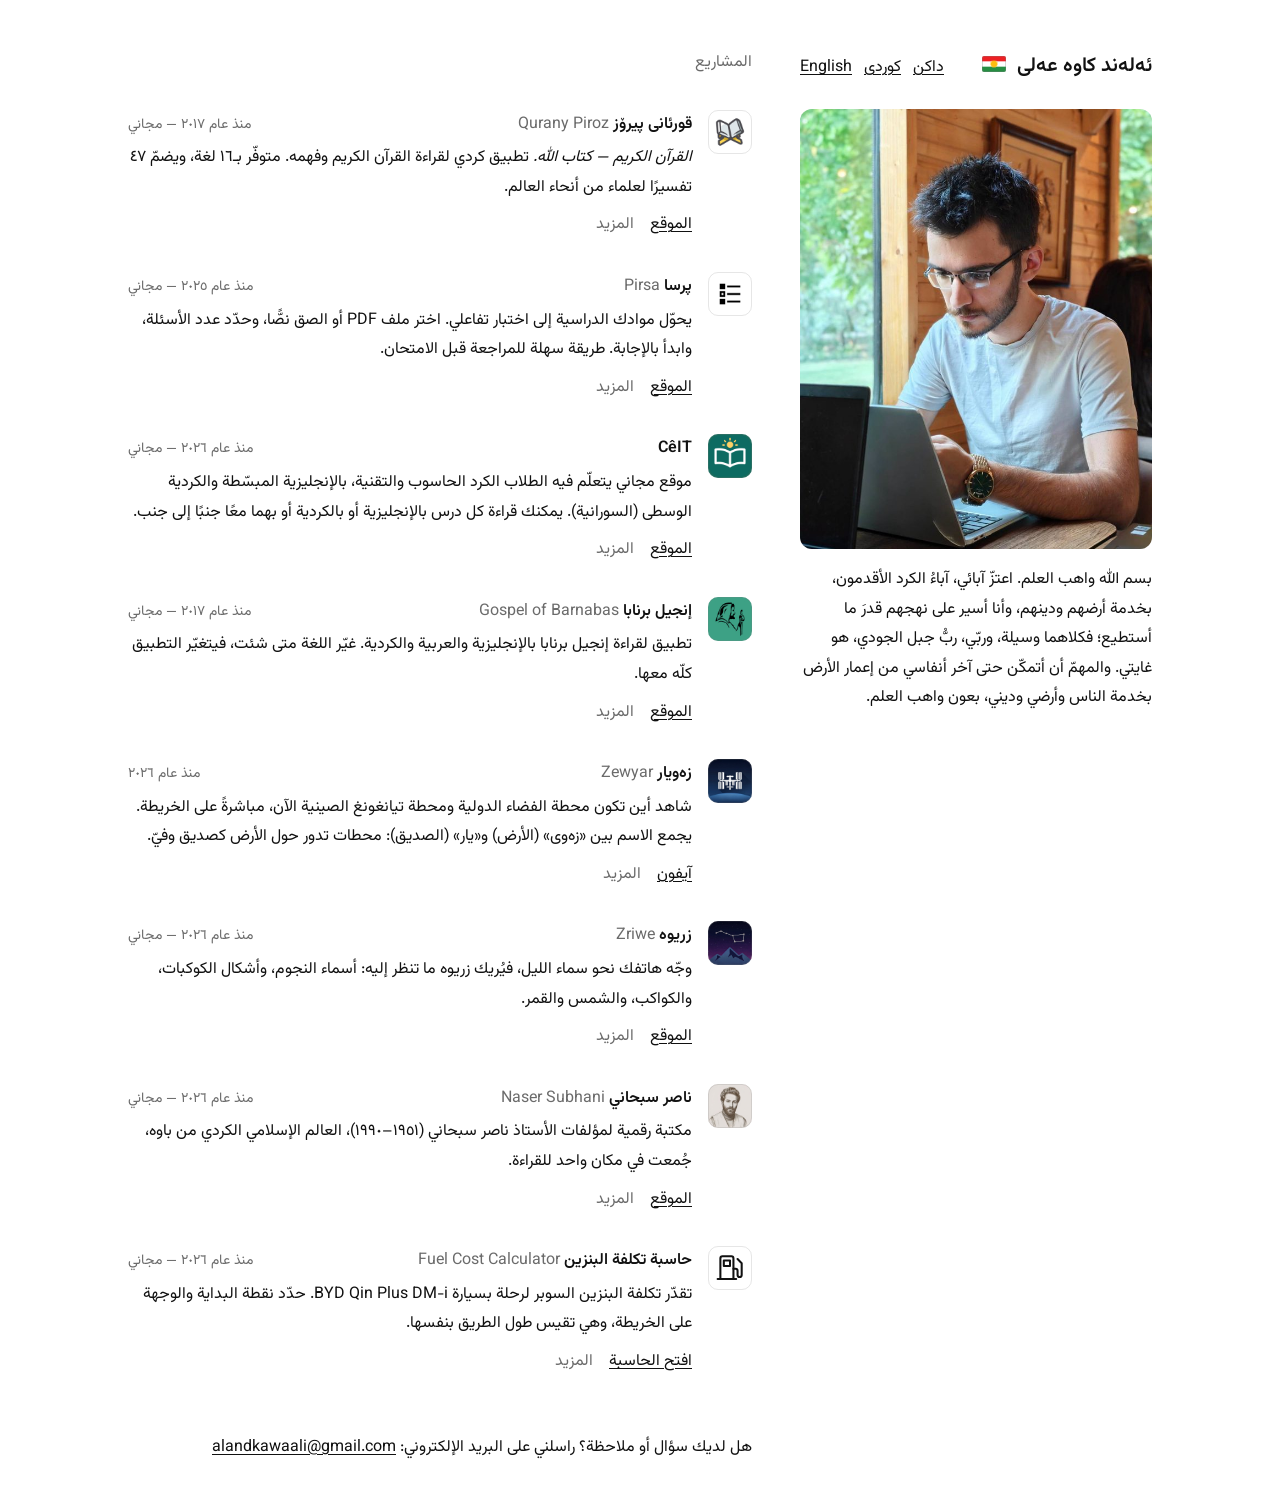
==== ar.html @ 8ee8b019 "Add an Arabic version and translate the new introduction into English The site now has Arabic pages " ====
<!doctype html>
<html lang="ar" dir="rtl">
<head>
  <meta charset="utf-8">
  <meta name="viewport" content="width=device-width, initial-scale=1">
  <title>ئەلەند کاوە عەلی — تطبيقات ومواقع</title>
  <meta name="description" content="تطبيقات ومواقع ئەلەند کاوە عەلی بالكردية والعربية والإنجليزية: قورئانی پیرۆز، پرسا، CêIT، إنجيل برنابا، زەویار، زریوە، ناصر سبحاني وحاسبة تكلفة البنزين.">
  <meta name="author" content="ئەلەند کاوە عەلی">

  <meta property="og:type" content="website">
  <meta property="og:locale" content="ar_IQ">
  <meta property="og:title" content="ئەلەند کاوە عەلی — تطبيقات ومواقع">
  <meta property="og:description" content="تطبيقات تساعد الناس على القراءة والتعلّم والتأمّل في السماء، بالكردية والعربية والإنجليزية.">
  <meta name="twitter:card" content="summary">

  <link rel="alternate" hreflang="ckb" href="./">
  <link rel="alternate" hreflang="en" href="en">
  <link rel="alternate" hreflang="ar" href="ar">
  <link rel="alternate" hreflang="x-default" href="./">

  <meta name="theme-color" content="#ffffff" media="(prefers-color-scheme: light)">
  <meta name="theme-color" content="#111111" media="(prefers-color-scheme: dark)">
  <link rel="icon" href="favicon.svg" type="image/svg+xml">
  <script>try { const t = localStorage.getItem('theme'); if (t === 'light' || t === 'dark') document.documentElement.dataset.theme = t; } catch (e) {}</script>
  <script src="theme.js" defer></script>
  <script src="more.js" defer></script>

  <link rel="preconnect" href="https://fonts.googleapis.com">
  <link rel="preconnect" href="https://fonts.gstatic.com" crossorigin>
  <link href="https://fonts.googleapis.com/css2?family=Vazirmatn:wght@400;600&display=swap" rel="stylesheet">
  <link rel="stylesheet" href="styles.css">
</head>
<body class="home">
  <header class="profile">
    <div class="site-head">
      <h1><span lang="ckb">ئەلەند کاوە عەلی</span> <img class="flag" src="images/kurdistan-flag.svg" alt="علم كردستان" title="كردستان" width="24" height="16"></h1>
      <div class="head-links">
        <button class="theme-toggle link-button" type="button" hidden></button>
        <a href="./" lang="ckb" hreflang="ckb">کوردی</a>
        <a href="en.html" lang="en" hreflang="en">English</a>
      </div>
    </div>
    <div class="about">
      <img class="portrait" src="images/aland-kawa-ali.jpg" alt="ئەلەند کاوە عەلی يعمل على حاسوب محمول" width="640" height="800">
      <p class="intro">
        بسم الله واهب العلم. اعتزّ آبائي، آباءُ الكرد الأقدمون، بخدمة أرضهم ودينهم، وأنا أسير على نهجهم قدرَ ما
        أستطيع؛ فكلاهما وسيلة، وربّي، ربُّ جبل الجودي، هو غايتي. والمهمّ أن أتمكّن حتى آخر أنفاسي من إعمار الأرض
        بخدمة الناس وأرضي وديني، بعون واهب العلم.
      </p>
    </div>
  </header>

  <main>
    <section id="projects">
      <h2 class="section-label">المشاريع</h2>

      <article class="project" id="qurany-piroz">
        <img class="icon" src="images/qurany-piroz.png" alt="" width="44" height="44" loading="lazy">
        <div class="project-body">
          <header class="title">
            <h3><span lang="ckb">قورئانی پیرۆز</span> <span class="native" lang="en" dir="ltr">Qurany Piroz</span></h3>
            <p class="meta">منذ عام ٢٠١٧ — مجاني</p>
          </header>
          <p>
            <em>القرآن الكريم — كتاب الله.</em> تطبيق كردي لقراءة القرآن الكريم وفهمه. متوفّر بـ١٦ لغة، ويضمّ ٤٧
            تفسيرًا لعلماء من أنحاء العالم.
          </p>
          <p class="links">
            <a href="https://www.qurany-piroz.com" target="_blank" rel="noopener">الموقع</a>
          </p>
          <details>
            <summary><span class="more">المزيد</span><span class="less">أقل</span></summary>
            <ul>
              <li>اقرأ القرآن كاملًا في أي مكان، حتى من دون اتصال بالإنترنت.</li>
              <li>اختبر معلوماتك بمسابقة قرآنية، أو تنافس فيها مباشرةً مع أصدقائك.</li>
              <li>أرسل أي آية إلى صديقك كرابط يفتحها مباشرةً داخل التطبيق.</li>
            </ul>
          </details>
        </div>
      </article>

      <article class="project" id="pirsa">
        <img class="icon" src="images/pirsa.png" alt="" width="44" height="44" loading="lazy">
        <div class="project-body">
          <header class="title">
            <h3><span lang="ckb">پرسا</span> <span class="native" lang="en" dir="ltr">Pirsa</span></h3>
            <p class="meta">منذ عام ٢٠٢٥ — مجاني</p>
          </header>
          <p>
            يحوّل موادك الدراسية إلى اختبار تفاعلي. اختر ملف PDF أو الصق نصًّا، وحدّد عدد الأسئلة، وابدأ بالإجابة.
            طريقة سهلة للمراجعة قبل الامتحان.
          </p>
          <p class="links">
            <a href="https://pirsa.web.app" target="_blank" rel="noopener">الموقع</a>
          </p>
          <details>
            <summary><span class="more">المزيد</span><span class="less">أقل</span></summary>
            <ul>
              <li>ستة أنواع من الأسئلة: اختيار من متعدد، وصح أو خطأ، وأسئلة مفتوحة، وترتيب، وملء الفراغات، والمطابقة.</li>
              <li>يقرأ النصوص الكردية والعربية والإنجليزية، حتى الصفحات المصوّرة أو الممسوحة ضوئيًّا، ويكتب الأسئلة بلغة المادة نفسها.</li>
              <li>«<span lang="ckb">پرسا</span>» في اللهجة الأردلانية الكردية تعني «من يطلب العلم».</li>
            </ul>
          </details>
        </div>
      </article>

      <article class="project" id="ceit">
        <img class="icon icon-ceit" src="images/ceit.png" alt="" width="44" height="44" loading="lazy">
        <div class="project-body">
          <header class="title">
            <h3>CêIT</h3>
            <p class="meta">منذ عام ٢٠٢٦ — مجاني</p>
          </header>
          <p>
            موقع مجاني يتعلّم فيه الطلاب الكرد الحاسوب والتقنية، بالإنجليزية المبسّطة والكردية الوسطى (السورانية).
            يمكنك قراءة كل درس بالإنجليزية أو بالكردية أو بهما معًا جنبًا إلى جنب.
          </p>
          <p class="links">
            <a href="https://ceit.vercel.app" target="_blank" rel="noopener">الموقع</a>
          </p>
          <details>
            <summary><span class="more">المزيد</span><span class="less">أقل</span></summary>
            <ul>
              <li>«<span lang="ckb">جێ</span>» بالكردية تعني «مكان»: مكان لتعلّم تقنية المعلومات (IT).</li>
              <li>انقر على أي مصطلح تقني لترى معناه بالكردية والإنجليزية مع مثال.</li>
              <li>تعلّم بالتطبيق العملي: ابنِ شبكة حاسوب، وبرمج روبوتًا، وشاهد كيف يجمع الحاسوب ٢ + ٢، كل ذلك داخل الصفحة.</li>
              <li>دروس قصيرة مع أسئلة سريعة لتختبر نفسك، ومقاطع فيديو مختارة.</li>
              <li>يعمل من دون إنترنت بعد فتحه أول مرة. بلا تسجيل وبلا إعلانات.</li>
            </ul>
          </details>
        </div>
      </article>

      <article class="project" id="gospel-of-barnabas">
        <img class="icon" src="images/gospel-of-barnabas.jpg" alt="" width="44" height="44" loading="lazy">
        <div class="project-body">
          <header class="title">
            <h3>إنجيل برنابا <span class="native" lang="en" dir="ltr">Gospel of Barnabas</span></h3>
            <p class="meta">منذ عام ٢٠١٧ — مجاني</p>
          </header>
          <p>
            تطبيق لقراءة إنجيل برنابا بالإنجليزية والعربية والكردية. غيّر اللغة متى شئت، فيتغيّر التطبيق كلّه معها.
          </p>
          <p class="links">
            <a href="https://gospel-of-barnabas.web.app" target="_blank" rel="noopener">الموقع</a>
          </p>
          <details>
            <summary><span class="more">المزيد</span><span class="less">أقل</span></summary>
            <ul>
              <li>الفصول الـ٢٢٢ كلها، مع مقدمة برنابا، وتعليق إسلامي على ٤٤ فصلًا، وخمس مقالات عن الكتاب.</li>
              <li>ترجمة كردية جديدة وكاملة.</li>
              <li>كبّر النص أو صغّره، وابحث، واحفظ فصولك المفضّلة وشاركها.</li>
              <li>يعمل من دون إنترنت. بلا تسجيل وبلا إعلانات.</li>
            </ul>
          </details>
        </div>
      </article>

      <article class="project" id="zewyar">
        <img class="icon" src="images/zewyar.jpg" alt="" width="44" height="44" loading="lazy">
        <div class="project-body">
          <header class="title">
            <h3><span lang="ckb">زەویار</span> <span class="native" lang="en" dir="ltr">Zewyar</span></h3>
            <p class="meta">منذ عام ٢٠٢٦</p>
          </header>
          <p>
            شاهد أين تكون محطة الفضاء الدولية ومحطة تيانغونغ الصينية الآن، مباشرةً على الخريطة. يجمع الاسم بين
            «<span lang="ckb">زەوی</span>» (الأرض) و«<span lang="ckb">یار</span>» (الصديق): محطات تدور حول الأرض كصديق وفيّ.
          </p>
          <p class="links">
            <a href="https://apps.apple.com/app/id6794162104" target="_blank" rel="noopener">آيفون</a>
          </p>
          <details>
            <summary><span class="more">المزيد</span><span class="less">أقل</span></summary>
            <ul>
              <li>تابع حركة المحطات على الخريطة، واعرف سرعتها وارتفاعها، وأين يكون النهار والليل على الأرض.</li>
              <li>يذكّرك قبل أن تمرّ محطة فوق مدينتك، لتخرج وتراها بعينيك.</li>
              <li>تعرّف على روّاد الفضاء المسلمين، وكيف يحدّدون القبلة وأوقات الصلاة في الفضاء.</li>
              <li>بالكردية بالكامل.</li>
            </ul>
          </details>
        </div>
      </article>

      <article class="project" id="zriwe">
        <img class="icon" src="images/zriwe.jpg" alt="" width="44" height="44" loading="lazy">
        <div class="project-body">
          <header class="title">
            <h3><span lang="ckb">زریوە</span> <span class="native" lang="en" dir="ltr">Zriwe</span></h3>
            <p class="meta">منذ عام ٢٠٢٦ — مجاني</p>
          </header>
          <p>
            وجّه هاتفك نحو سماء الليل، فيُريك <span lang="ckb">زریوە</span> ما تنظر إليه: أسماء النجوم، وأشكال الكوكبات،
            والكواكب، والشمس والقمر.
          </p>
          <p class="links">
            <a href="https://zriwe-asman.web.app" target="_blank" rel="noopener">الموقع</a>
          </p>
          <details>
            <summary><span class="more">المزيد</span><span class="less">أقل</span></summary>
            <ul>
              <li>أكثر من ٣٬٠٠٠ نجم ونحو ١٠٠ كوكبة، إضافةً إلى المجرّات والعناقيد النجمية.</li>
              <li>شاهد المسار الذي ستسلكه الشمس والقمر في السماء اليوم.</li>
              <li>وجّه هاتفك وانظر فحسب: تدور الخريطة مع حركة هاتفك.</li>
            </ul>
          </details>
        </div>
      </article>

      <article class="project" id="naser-subhani">
        <img class="icon" src="images/naser-subhani.jpg" alt="" width="44" height="44" loading="lazy">
        <div class="project-body">
          <header class="title">
            <h3>ناصر سبحاني <span class="native" lang="en" dir="ltr">Naser Subhani</span></h3>
            <p class="meta">منذ عام ٢٠٢٦ — مجاني</p>
          </header>
          <p>
            مكتبة رقمية لمؤلفات الأستاذ ناصر سبحاني (١٩٥١–١٩٩٠)، العالم الإسلامي الكردي من باوه، جُمعت في مكان واحد
            للقراءة.
          </p>
          <p class="links">
            <a href="https://nasir-subhani.web.app" target="_blank" rel="noopener">الموقع</a>
          </p>
          <details>
            <summary><span class="more">المزيد</span><span class="less">أقل</span></summary>
            <ul>
              <li>تصفّح كتبه فصلًا فصلًا، مع الحواشي والملاحظات، واحفظ المقاطع التي تعجبك لوقت لاحق.</li>
              <li>مصحف كامل يمكنك البحث فيه، مرتّب حسب السور.</li>
              <li>غيّر حجم النص والمسافة بين الأسطر لتقرأ براحة.</li>
              <li>يعمل من دون إنترنت، ويحدّث نفسه عند إضافة مؤلفات جديدة.</li>
            </ul>
          </details>
        </div>
      </article>

      <article class="project" id="fuel-cost-calculator">
        <img class="icon" src="images/fuel-cost.svg" alt="" width="44" height="44" loading="lazy">
        <div class="project-body">
          <header class="title">
            <h3>حاسبة تكلفة البنزين <span class="native" lang="en" dir="ltr">Fuel Cost Calculator</span></h3>
            <p class="meta">منذ عام ٢٠٢٦ — مجاني</p>
          </header>
          <p>
            تقدّر تكلفة البنزين السوبر لرحلة بسيارة <span lang="en" dir="ltr">BYD Qin Plus DM-i</span>. حدّد نقطة البداية
            والوجهة على الخريطة، وهي تقيس طول الطريق بنفسها.
          </p>
          <p class="links">
            <a href="fuel-ar.html">افتح الحاسبة</a>
          </p>
          <details>
            <summary><span class="more">المزيد</span><span class="less">أقل</span></summary>
            <ul>
              <li>غيّر استهلاك البنزين لترى كم تكلّفك القيادة الأسرع أو الأشدّ.</li>
              <li>أدخل الاستهلاك باللتر لكل ١٠٠ كيلومتر أو بالكيلومتر لكل لتر، رقمًا دقيقًا أو نطاقًا بين رقمين لتقدير تقريبي.</li>
              <li>يبدأ من قياس حقيقي: ٥.٢٦ لتر لمسافة ٢٢٧ كيلومترًا، بـ١٠٬٠٠٠ دينار.</li>
              <li>يحسب البنزين فقط، ولا يشمل تكلفة الكهرباء.</li>
            </ul>
          </details>
        </div>
      </article>
    </section>
  </main>

  <footer class="contact" id="contact">
    <p>هل لديك سؤال أو ملاحظة؟ راسلني على البريد الإلكتروني: <a href="mailto:alandkawaali@gmail.com" lang="en" dir="ltr">alandkawaali@gmail.com</a></p>
  </footer>
</body>
</html>
---- styles.css ----
:root {
  color-scheme: light dark;
  --bg: #fff;
  --ink: #111;
  --muted: #6b6b6b;
  --line: #e4e4e4;
  --page-top: 32px;
  --page-bottom: 56px;
}

/* Dark follows the system setting, unless the visitor picked a theme with the header button
   (theme.js sets data-theme on <html>). */
@media (prefers-color-scheme: dark) {
  :root:not([data-theme="light"]) {
    --bg: #111;
    --ink: #eaeaea;
    --muted: #9a9a9a;
    --line: #2c2c2c;
  }
}
:root[data-theme="dark"] {
  color-scheme: dark;
  --bg: #111;
  --ink: #eaeaea;
  --muted: #9a9a9a;
  --line: #2c2c2c;
}
:root[data-theme="light"] { color-scheme: light; }

*, *::before, *::after { box-sizing: border-box; }

/* Phones first: one column. Tablet and desktop layouts are at the end of this file. */
body {
  max-width: 640px;
  margin: 0 auto;
  padding: var(--page-top) 20px var(--page-bottom);
  background: var(--bg);
  color: var(--ink);
  font: 16px/1.6 -apple-system, BlinkMacSystemFont, "Segoe UI", Roboto, Helvetica, Arial, sans-serif;
  -webkit-text-size-adjust: 100%;
}

/* Arabic-script letters join and need taller lines. */
html[dir="rtl"] body {
  font-family: Vazirmatn, Tahoma, sans-serif;
  line-height: 1.85;
}

a {
  color: inherit;
  text-decoration-thickness: 1px;
  text-underline-offset: 3px;
}
a:hover { color: var(--muted); }

h1, h2, h3, p { margin: 0; }
h1 { font-size: 1.25rem; font-weight: 600; }

.site-head,
.head-links {
  display: flex;
  justify-content: space-between;
  align-items: baseline;
  gap: 16px;
}

/* The name (and the flag beside it) stays on one line; on the narrowest phones the
   buttons on the other side move under it instead. */
.site-head { flex-wrap: wrap; row-gap: 8px; }
.site-head > :first-child { white-space: nowrap; }

/* Home page */

/* The Kurdistan flag beside the name. The outline keeps its white band visible on a white page. */
.flag {
  width: 24px;
  height: 16px;
  margin-inline-start: 6px;
  vertical-align: -1px;
  border-radius: 2px;
  outline: 1px solid rgb(128 128 128 / 0.3);
  outline-offset: -1px;
}

.about { margin-top: 24px; }

.portrait {
  display: block;
  width: 200px;
  max-width: 100%;
  height: auto;
  border-radius: 12px;
  background: var(--line);
}

.intro { margin-top: 16px; }

.section-label {
  margin-top: 48px;
  color: var(--muted);
  font-size: 1em;
  font-weight: 400;
}

.project {
  display: grid;
  grid-template-columns: 44px minmax(0, 1fr);
  gap: 16px;
  margin-top: 32px;
  scroll-margin-top: 16px;
}

.project-body { display: flow-root; }

.icon {
  width: 44px;
  height: 44px;
  border-radius: 10px;
  object-fit: cover;
  outline: 1px solid rgb(128 128 128 / 0.2);
  outline-offset: -1px;
}

/* CêIT's icon has a transparent margin; its own green fills the corners. */
.icon-ceit { background: #156c5e; }

.title {
  display: flex;
  flex-wrap: wrap;
  justify-content: space-between;
  align-items: baseline;
  column-gap: 16px;
}

.title h3 { font-size: 1em; font-weight: 600; }

.native {
  margin-inline-start: 6px;
  color: var(--muted);
  font-weight: 400;
  unicode-bidi: isolate;
}

.meta {
  color: var(--muted);
  font-size: 0.875em;
}

.project-body > p:not(.links) { margin-top: 4px; }

/* The links float so that "More" sits on the same line and its list opens below. */
.links {
  float: inline-start;
  margin-top: 8px;
  margin-inline-end: 16px;
}
.links a { margin-inline-end: 12px; }
.links a:last-child { margin-inline-end: 0; }

details { margin-top: 8px; }

summary {
  display: inline-block;
  color: var(--muted);
  cursor: pointer;
  list-style: none;
}
summary::-webkit-details-marker { display: none; }
summary:hover { color: var(--ink); }

details .less,
details[open] .more { display: none; }
details[open] .less { display: inline; }

/* While more.js folds a list closed, the label already reads "More". */
details[open].closing .more { display: inline; }
details[open].closing .less { display: none; }

details ul {
  clear: both;
  margin: 8px 0 0;
  padding-inline-start: 1.1em;
  color: var(--muted);
  font-size: 0.9375em;
}
details li + li { margin-top: 4px; }

.contact { margin-top: 56px; }

/* Fuel cost calculator */

.calc { margin-top: 32px; }

.lead {
  margin-top: 4px;
  color: var(--muted);
}

/* Tall enough to pick a route, short enough to leave room to scroll past it on a phone. */
.map {
  height: 300px;
  height: clamp(240px, 45svh, 340px);
  margin-top: 24px;
  background: var(--line);
}

.map-status {
  display: flex;
  justify-content: space-between;
  align-items: baseline;
  gap: 16px;
  margin-top: 8px;
  color: var(--muted);
  font-size: 0.9375em;
}

.link-button {
  flex: none;
  padding: 0;
  border: 0;
  background: none;
  color: var(--ink);
  font: inherit;
  text-decoration: underline;
  text-decoration-thickness: 1px;
  text-underline-offset: 3px;
  cursor: pointer;
}
.link-button:hover { color: var(--muted); }

.field { margin-top: 24px; }

.field-row {
  display: flex;
  justify-content: space-between;
  align-items: baseline;
  gap: 16px;
}

.field-row > span { white-space: nowrap; }
.unit { color: var(--muted); }

input[type="number"] {
  width: 5em;
  padding: 0 0 2px;
  border: 0;
  border-bottom: 1px solid var(--muted);
  border-radius: 0;
  background: transparent;
  color: inherit;
  font: inherit;
  text-align: end;
  -moz-appearance: textfield;
  appearance: textfield;
}
input[type="number"]::-webkit-inner-spin-button,
input[type="number"]::-webkit-outer-spin-button { -webkit-appearance: none; }
input[type="number"]:focus {
  border-bottom-color: var(--ink);
  outline: none;
}
html[dir="rtl"] input[type="number"] { text-align: left; }

input[type="range"] {
  display: block;
  width: 100%;
  margin: 8px 0;
  accent-color: var(--ink);
  cursor: pointer;
}

.hint {
  color: var(--muted);
  font-size: 0.875em;
}

/* The unit and exact/range radio buttons above the consumption slider. */
.choice {
  display: flex;
  flex-wrap: wrap;
  gap: 4px 20px;
  margin-top: 8px;
  font-size: 0.875em;
}
.choice label {
  display: inline-flex;
  align-items: center;
  gap: 6px;
  cursor: pointer;
}
.choice input {
  margin: 0;
  accent-color: var(--ink);
  cursor: pointer;
}

.consumption-range .field-row { margin-top: 12px; }

.result {
  margin: 32px 0 0;
  padding-top: 16px;
  border-top: 1px solid var(--line);
}
/* A range makes the figures longer; when one no longer fits beside its label, it moves
   onto its own line instead of breaking in the middle. */
.result div {
  display: flex;
  flex-wrap: wrap;
  justify-content: space-between;
  align-items: baseline;
  gap: 0 16px;
}
.result dt { color: var(--muted); }
.result dd {
  margin: 0;
  margin-inline-start: auto;
  white-space: nowrap;
}
.result .total { margin-bottom: 8px; }
.result .total dt { color: inherit; }
.result .total dd { font-size: 1.5em; font-weight: 600; }

.note {
  margin-top: 24px;
  color: var(--muted);
  font-size: 0.875em;
}

/* Map details, in the same plain look as the page */

.map.leaflet-container { font: inherit; font-size: 12px; }

/* Grey tiles. Leaflet's own "plus-lighter" blending turns tile edges into white lines once a
   filter is applied, so tiles blend normally and overlap by a pixel to hide any hairline gaps. */
.map.leaflet-container img.leaflet-tile {
  width: 257px !important;
  height: 257px !important;
  mix-blend-mode: normal;
  filter: grayscale(1) contrast(0.9) brightness(1.05);
}
@media (prefers-color-scheme: dark) {
  :root:not([data-theme="light"]) .map.leaflet-container img.leaflet-tile {
    filter: grayscale(1) invert(1) brightness(0.8) contrast(0.9);
  }
}
:root[data-theme="dark"] .map.leaflet-container img.leaflet-tile {
  filter: grayscale(1) invert(1) brightness(0.8) contrast(0.9);
}

.map .leaflet-control-zoom.leaflet-bar {
  border: 1px solid var(--line);
  border-radius: 0;
  box-shadow: none;
}
.map .leaflet-bar a,
.map .leaflet-bar a:hover,
.map .leaflet-bar a.leaflet-disabled {
  border-bottom-color: var(--line);
  border-radius: 0 !important;
  background: var(--bg);
  color: var(--ink);
}
.map .leaflet-bar a.leaflet-disabled { color: var(--muted); }

.map .leaflet-control-attribution {
  background: var(--bg);
  color: var(--muted);
  font-size: 10px;
}
.map .leaflet-control-attribution a { color: inherit; }

.route {
  stroke: var(--ink);
  stroke-width: 3;
  stroke-linecap: round;
  stroke-linejoin: round;
  fill: none;
}

.pin {
  display: grid;
  place-items: center;
}
.pin::after {
  content: "";
  width: 16px;
  height: 16px;
  border: 2px solid var(--bg);
  border-radius: 50%;
  background: var(--ink);
  outline: 1px solid var(--ink);
}
.pin-end::after {
  border: 5px solid var(--ink);
  background: var(--bg);
  outline: 1px solid var(--bg);
}

/* Touch screens: larger tap areas for the small text links and the slider, without moving anything. */

@media (pointer: coarse) {
  .site-head a,
  .links a,
  summary,
  .link-button {
    padding-block: 10px;
    margin-block: -10px;
  }
  input[type="range"] { height: 32px; }
  .choice label { min-height: 36px; }
}

/* Tablets: the same single column, with more room around it */

@media (min-width: 600px) {
  :root { --page-top: 56px; --page-bottom: 72px; }
  body {
    max-width: 680px;
    padding-inline: 40px;
  }
}

/* Desktop: two columns */

@media (min-width: 960px) {
  :root { --page-top: 48px; --page-bottom: 48px; }
  body {
    max-width: 1120px;
    padding-inline: 48px;
  }

  /* Home: the name, photo and introduction form a column that stays put while the projects
     scroll beside it. The column is wide so the introduction stays short and the theme and two
     language links fit on the name's row; on shorter windows the photo gives up a little
     height, but never gets wider than 4:3, so it never turns into a strip. */
  .home {
    display: grid;
    grid-template-columns: 352px minmax(0, 624px);
    grid-template-rows: auto 1fr;
    justify-content: space-between;
    align-items: start;
    column-gap: 48px;
  }
  .home .head-links { column-gap: 12px; }
  .profile {
    grid-row: 1 / span 2;
    position: sticky;
    top: var(--page-top);
    display: flex;
    flex-direction: column;
    max-height: calc(100vh - var(--page-top) - var(--page-bottom));
  }
  .about {
    display: flex;
    flex-direction: column;
    min-height: 0;
  }
  .portrait {
    width: 100%;
    min-height: 264px;
    object-fit: cover;
    object-position: 50% 30%;
  }
  .home main,
  .home .contact { grid-column: 2; }
  .home .section-label { margin-top: 0; }

  /* Calculator: the inputs and result on one side, the map filling the other. */
  .calc {
    display: grid;
    grid-template-columns: 340px minmax(0, 1fr);
    grid-template-rows: auto 1fr;
    grid-template-areas:
      "intro map"
      "form  map";
    column-gap: 56px;
    margin-top: 40px;
  }
  .calc-intro { grid-area: intro; }
  .calc-form { grid-area: form; }
  .calc-map {
    grid-area: map;
    display: flex;
    flex-direction: column;
  }
  .calc-map .map {
    flex: 1;
    height: auto;
    min-height: 480px;
    margin-top: 0;
  }
}

/* Windows too short for the photo at its smallest (4:3) plus the whole introduction: the column
   scrolls with the page rather than cutting off the end of the introduction. 630px fits the
   longest introduction (the English one) with a little room to spare; if an introduction grows,
   raise this. */
@media (min-width: 960px) and (max-height: 629px) {
  .profile {
    position: static;
    max-height: none;
  }
}
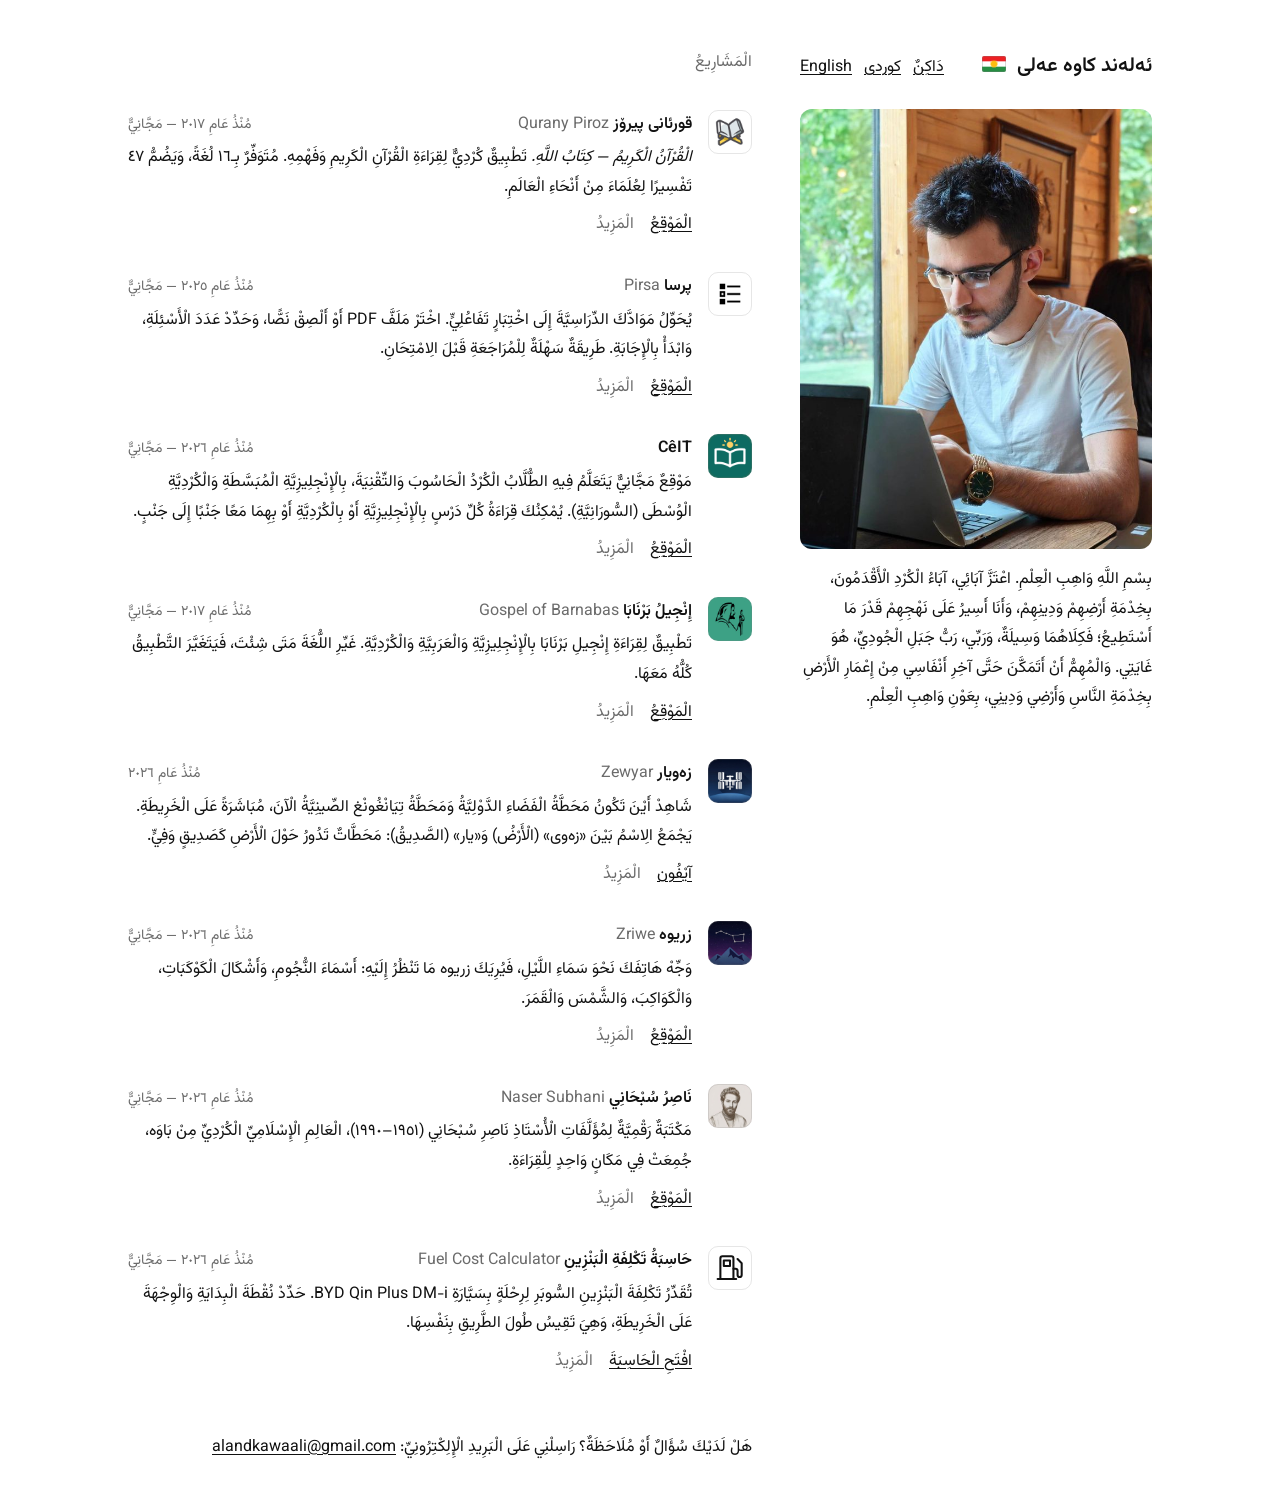
==== commit 25b9cc75: "Write all Arabic text with full harakat The Arabic pages, the calculator's Arabic messages, the them" ====
--- a/ar.html
+++ b/ar.html
@@ -3,7 +3,8 @@
 <head>
   <meta charset="utf-8">
   <meta name="viewport" content="width=device-width, initial-scale=1">
-  <title>ئەلەند کاوە عەلی — تطبيقات ومواقع</title>
+  <title>ئەلەند کاوە عەلی — تَطْبِيقَاتٌ وَمَوَاقِعُ</title>
+  <!-- The descriptions for search engines and link previews stay without harakat, so searches match. -->
   <meta name="description" content="تطبيقات ومواقع ئەلەند کاوە عەلی بالكردية والعربية والإنجليزية: قورئانی پیرۆز، پرسا، CêIT، إنجيل برنابا، زەویار، زریوە، ناصر سبحاني وحاسبة تكلفة البنزين.">
   <meta name="author" content="ئەلەند کاوە عەلی">
 
@@ -33,7 +34,7 @@
 <body class="home">
   <header class="profile">
     <div class="site-head">
-      <h1><span lang="ckb">ئەلەند کاوە عەلی</span> <img class="flag" src="images/kurdistan-flag.svg" alt="علم كردستان" title="كردستان" width="24" height="16"></h1>
+      <h1><span lang="ckb">ئەلەند کاوە عەلی</span> <img class="flag" src="images/kurdistan-flag.svg" alt="عَلَمُ كُرْدِسْتَانَ" title="كُرْدِسْتَانُ" width="24" height="16"></h1>
       <div class="head-links">
         <button class="theme-toggle link-button" type="button" hidden></button>
         <a href="./" lang="ckb" hreflang="ckb">کوردی</a>
@@ -41,39 +42,40 @@
       </div>
     </div>
     <div class="about">
-      <img class="portrait" src="images/aland-kawa-ali.jpg" alt="ئەلەند کاوە عەلی يعمل على حاسوب محمول" width="640" height="800">
+      <img class="portrait" src="images/aland-kawa-ali.jpg" alt="ئەلەند کاوە عەلی يَعْمَلُ عَلَى حَاسُوبٍ مَحْمُولٍ" width="640" height="800">
       <p class="intro">
-        بسم الله واهب العلم. اعتزّ آبائي، آباءُ الكرد الأقدمون، بخدمة أرضهم ودينهم، وأنا أسير على نهجهم قدرَ ما
-        أستطيع؛ فكلاهما وسيلة، وربّي، ربُّ جبل الجودي، هو غايتي. والمهمّ أن أتمكّن حتى آخر أنفاسي من إعمار الأرض
-        بخدمة الناس وأرضي وديني، بعون واهب العلم.
+        بِسْمِ اللَّهِ وَاهِبِ الْعِلْمِ. اعْتَزَّ آبَائِي، آبَاءُ الْكُرْدِ الْأَقْدَمُونَ، بِخِدْمَةِ أَرْضِهِمْ وَدِينِهِمْ، وَأَنَا
+        أَسِيرُ عَلَى نَهْجِهِمْ قَدْرَ مَا أَسْتَطِيعُ؛ فَكِلَاهُمَا وَسِيلَةٌ، وَرَبِّي، رَبُّ جَبَلِ الْجُودِيِّ، هُوَ غَايَتِي.
+        وَالْمُهِمُّ أَنْ أَتَمَكَّنَ حَتَّى آخِرِ أَنْفَاسِي مِنْ إِعْمَارِ الْأَرْضِ بِخِدْمَةِ النَّاسِ وَأَرْضِي وَدِينِي، بِعَوْنِ
+        وَاهِبِ الْعِلْمِ.
       </p>
     </div>
   </header>
 
   <main>
     <section id="projects">
-      <h2 class="section-label">المشاريع</h2>
+      <h2 class="section-label">الْمَشَارِيعُ</h2>
 
       <article class="project" id="qurany-piroz">
         <img class="icon" src="images/qurany-piroz.png" alt="" width="44" height="44" loading="lazy">
         <div class="project-body">
           <header class="title">
             <h3><span lang="ckb">قورئانی پیرۆز</span> <span class="native" lang="en" dir="ltr">Qurany Piroz</span></h3>
-            <p class="meta">منذ عام ٢٠١٧ — مجاني</p>
-          </header>
-          <p>
-            <em>القرآن الكريم — كتاب الله.</em> تطبيق كردي لقراءة القرآن الكريم وفهمه. متوفّر بـ١٦ لغة، ويضمّ ٤٧
-            تفسيرًا لعلماء من أنحاء العالم.
-          </p>
-          <p class="links">
-            <a href="https://www.qurany-piroz.com" target="_blank" rel="noopener">الموقع</a>
-          </p>
-          <details>
-            <summary><span class="more">المزيد</span><span class="less">أقل</span></summary>
-            <ul>
-              <li>اقرأ القرآن كاملًا في أي مكان، حتى من دون اتصال بالإنترنت.</li>
-              <li>اختبر معلوماتك بمسابقة قرآنية، أو تنافس فيها مباشرةً مع أصدقائك.</li>
-              <li>أرسل أي آية إلى صديقك كرابط يفتحها مباشرةً داخل التطبيق.</li>
+            <p class="meta">مُنْذُ عَامِ ٢٠١٧ — مَجَّانِيٌّ</p>
+          </header>
+          <p>
+            <em>الْقُرْآنُ الْكَرِيمُ — كِتَابُ اللَّهِ.</em> تَطْبِيقٌ كُرْدِيٌّ لِقِرَاءَةِ الْقُرْآنِ الْكَرِيمِ وَفَهْمِهِ.
+            مُتَوَفِّرٌ بِـ١٦ لُغَةً، وَيَضُمُّ ٤٧ تَفْسِيرًا لِعُلَمَاءَ مِنْ أَنْحَاءِ الْعَالَمِ.
+          </p>
+          <p class="links">
+            <a href="https://www.qurany-piroz.com" target="_blank" rel="noopener">الْمَوْقِعُ</a>
+          </p>
+          <details>
+            <summary><span class="more">الْمَزِيدُ</span><span class="less">أَقَلُّ</span></summary>
+            <ul>
+              <li>اقْرَأِ الْقُرْآنَ كَامِلًا فِي أَيِّ مَكَانٍ، حَتَّى مِنْ دُونِ اتِّصَالٍ بِالْإِنْتَرْنِتِ.</li>
+              <li>اخْتَبِرْ مَعْلُومَاتِكَ بِمُسَابَقَةٍ قُرْآنِيَّةٍ، أَوْ تَنَافَسْ فِيهَا مُبَاشَرَةً مَعَ أَصْدِقَائِكَ.</li>
+              <li>أَرْسِلْ أَيَّ آيَةٍ إِلَى صَدِيقِكَ كَرَابِطٍ يَفْتَحُهَا مُبَاشَرَةً دَاخِلَ التَّطْبِيقِ.</li>
             </ul>
           </details>
         </div>
@@ -84,21 +86,21 @@
         <div class="project-body">
           <header class="title">
             <h3><span lang="ckb">پرسا</span> <span class="native" lang="en" dir="ltr">Pirsa</span></h3>
-            <p class="meta">منذ عام ٢٠٢٥ — مجاني</p>
-          </header>
-          <p>
-            يحوّل موادك الدراسية إلى اختبار تفاعلي. اختر ملف PDF أو الصق نصًّا، وحدّد عدد الأسئلة، وابدأ بالإجابة.
-            طريقة سهلة للمراجعة قبل الامتحان.
-          </p>
-          <p class="links">
-            <a href="https://pirsa.web.app" target="_blank" rel="noopener">الموقع</a>
-          </p>
-          <details>
-            <summary><span class="more">المزيد</span><span class="less">أقل</span></summary>
-            <ul>
-              <li>ستة أنواع من الأسئلة: اختيار من متعدد، وصح أو خطأ، وأسئلة مفتوحة، وترتيب، وملء الفراغات، والمطابقة.</li>
-              <li>يقرأ النصوص الكردية والعربية والإنجليزية، حتى الصفحات المصوّرة أو الممسوحة ضوئيًّا، ويكتب الأسئلة بلغة المادة نفسها.</li>
-              <li>«<span lang="ckb">پرسا</span>» في اللهجة الأردلانية الكردية تعني «من يطلب العلم».</li>
+            <p class="meta">مُنْذُ عَامِ ٢٠٢٥ — مَجَّانِيٌّ</p>
+          </header>
+          <p>
+            يُحَوِّلُ مَوَادَّكَ الدِّرَاسِيَّةَ إِلَى اخْتِبَارٍ تَفَاعُلِيٍّ. اخْتَرْ مَلَفَّ PDF أَوْ أَلْصِقْ نَصًّا، وَحَدِّدْ
+            عَدَدَ الْأَسْئِلَةِ، وَابْدَأْ بِالْإِجَابَةِ. طَرِيقَةٌ سَهْلَةٌ لِلْمُرَاجَعَةِ قَبْلَ الِامْتِحَانِ.
+          </p>
+          <p class="links">
+            <a href="https://pirsa.web.app" target="_blank" rel="noopener">الْمَوْقِعُ</a>
+          </p>
+          <details>
+            <summary><span class="more">الْمَزِيدُ</span><span class="less">أَقَلُّ</span></summary>
+            <ul>
+              <li>سِتَّةُ أَنْوَاعٍ مِنَ الْأَسْئِلَةِ: اخْتِيَارٌ مِنْ مُتَعَدِّدٍ، وَصَحٌّ أَوْ خَطَأٌ، وَأَسْئِلَةٌ مَفْتُوحَةٌ، وَتَرْتِيبٌ، وَمَلْءُ الْفَرَاغَاتِ، وَالْمُطَابَقَةُ.</li>
+              <li>يَقْرَأُ النُّصُوصَ الْكُرْدِيَّةَ وَالْعَرَبِيَّةَ وَالْإِنْجِلِيزِيَّةَ، حَتَّى الصَّفَحَاتِ الْمُصَوَّرَةَ أَوِ الْمَمْسُوحَةَ ضَوْئِيًّا، وَيَكْتُبُ الْأَسْئِلَةَ بِلُغَةِ الْمَادَّةِ نَفْسِهَا.</li>
+              <li>«<span lang="ckb">پرسا</span>» فِي اللَّهْجَةِ الْأَرْدَلَانِيَّةِ الْكُرْدِيَّةِ تَعْنِي «مَنْ يَطْلُبُ الْعِلْمَ».</li>
             </ul>
           </details>
         </div>
@@ -109,23 +111,24 @@
         <div class="project-body">
           <header class="title">
             <h3>CêIT</h3>
-            <p class="meta">منذ عام ٢٠٢٦ — مجاني</p>
-          </header>
-          <p>
-            موقع مجاني يتعلّم فيه الطلاب الكرد الحاسوب والتقنية، بالإنجليزية المبسّطة والكردية الوسطى (السورانية).
-            يمكنك قراءة كل درس بالإنجليزية أو بالكردية أو بهما معًا جنبًا إلى جنب.
-          </p>
-          <p class="links">
-            <a href="https://ceit.vercel.app" target="_blank" rel="noopener">الموقع</a>
-          </p>
-          <details>
-            <summary><span class="more">المزيد</span><span class="less">أقل</span></summary>
-            <ul>
-              <li>«<span lang="ckb">جێ</span>» بالكردية تعني «مكان»: مكان لتعلّم تقنية المعلومات (IT).</li>
-              <li>انقر على أي مصطلح تقني لترى معناه بالكردية والإنجليزية مع مثال.</li>
-              <li>تعلّم بالتطبيق العملي: ابنِ شبكة حاسوب، وبرمج روبوتًا، وشاهد كيف يجمع الحاسوب ٢ + ٢، كل ذلك داخل الصفحة.</li>
-              <li>دروس قصيرة مع أسئلة سريعة لتختبر نفسك، ومقاطع فيديو مختارة.</li>
-              <li>يعمل من دون إنترنت بعد فتحه أول مرة. بلا تسجيل وبلا إعلانات.</li>
+            <p class="meta">مُنْذُ عَامِ ٢٠٢٦ — مَجَّانِيٌّ</p>
+          </header>
+          <p>
+            مَوْقِعٌ مَجَّانِيٌّ يَتَعَلَّمُ فِيهِ الطُّلَّابُ الْكُرْدُ الْحَاسُوبَ وَالتِّقْنِيَةَ، بِالْإِنْجِلِيزِيَّةِ الْمُبَسَّطَةِ
+            وَالْكُرْدِيَّةِ الْوُسْطَى (السُّورَانِيَّةِ). يُمْكِنُكَ قِرَاءَةُ كُلِّ دَرْسٍ بِالْإِنْجِلِيزِيَّةِ أَوْ بِالْكُرْدِيَّةِ أَوْ
+            بِهِمَا مَعًا جَنْبًا إِلَى جَنْبٍ.
+          </p>
+          <p class="links">
+            <a href="https://ceit.vercel.app" target="_blank" rel="noopener">الْمَوْقِعُ</a>
+          </p>
+          <details>
+            <summary><span class="more">الْمَزِيدُ</span><span class="less">أَقَلُّ</span></summary>
+            <ul>
+              <li>«<span lang="ckb">جێ</span>» بِالْكُرْدِيَّةِ تَعْنِي «مَكَانًا»: مَكَانٌ لِتَعَلُّمِ تِقْنِيَةِ الْمَعْلُومَاتِ (IT).</li>
+              <li>انْقُرْ عَلَى أَيِّ مُصْطَلَحٍ تِقْنِيٍّ لِتَرَى مَعْنَاهُ بِالْكُرْدِيَّةِ وَالْإِنْجِلِيزِيَّةِ مَعَ مِثَالٍ.</li>
+              <li>تَعَلَّمْ بِالتَّطْبِيقِ الْعَمَلِيِّ: ابْنِ شَبَكَةَ حَاسُوبٍ، وَبَرْمِجْ رُوبُوتًا، وَشَاهِدْ كَيْفَ يَجْمَعُ الْحَاسُوبُ ٢ + ٢، كُلُّ ذَلِكَ دَاخِلَ الصَّفْحَةِ.</li>
+              <li>دُرُوسٌ قَصِيرَةٌ مَعَ أَسْئِلَةٍ سَرِيعَةٍ لِتَخْتَبِرَ نَفْسَكَ، وَمَقَاطِعُ فِيدْيُو مُخْتَارَةٌ.</li>
+              <li>يَعْمَلُ مِنْ دُونِ إِنْتَرْنِتٍ بَعْدَ فَتْحِهِ أَوَّلَ مَرَّةٍ. بِلَا تَسْجِيلٍ وَبِلَا إِعْلَانَاتٍ.</li>
             </ul>
           </details>
         </div>
@@ -135,22 +138,23 @@
         <img class="icon" src="images/gospel-of-barnabas.jpg" alt="" width="44" height="44" loading="lazy">
         <div class="project-body">
           <header class="title">
-            <h3>إنجيل برنابا <span class="native" lang="en" dir="ltr">Gospel of Barnabas</span></h3>
-            <p class="meta">منذ عام ٢٠١٧ — مجاني</p>
-          </header>
-          <p>
-            تطبيق لقراءة إنجيل برنابا بالإنجليزية والعربية والكردية. غيّر اللغة متى شئت، فيتغيّر التطبيق كلّه معها.
-          </p>
-          <p class="links">
-            <a href="https://gospel-of-barnabas.web.app" target="_blank" rel="noopener">الموقع</a>
-          </p>
-          <details>
-            <summary><span class="more">المزيد</span><span class="less">أقل</span></summary>
-            <ul>
-              <li>الفصول الـ٢٢٢ كلها، مع مقدمة برنابا، وتعليق إسلامي على ٤٤ فصلًا، وخمس مقالات عن الكتاب.</li>
-              <li>ترجمة كردية جديدة وكاملة.</li>
-              <li>كبّر النص أو صغّره، وابحث، واحفظ فصولك المفضّلة وشاركها.</li>
-              <li>يعمل من دون إنترنت. بلا تسجيل وبلا إعلانات.</li>
+            <h3>إِنْجِيلُ بَرْنَابَا <span class="native" lang="en" dir="ltr">Gospel of Barnabas</span></h3>
+            <p class="meta">مُنْذُ عَامِ ٢٠١٧ — مَجَّانِيٌّ</p>
+          </header>
+          <p>
+            تَطْبِيقٌ لِقِرَاءَةِ إِنْجِيلِ بَرْنَابَا بِالْإِنْجِلِيزِيَّةِ وَالْعَرَبِيَّةِ وَالْكُرْدِيَّةِ. غَيِّرِ اللُّغَةَ مَتَى
+            شِئْتَ، فَيَتَغَيَّرَ التَّطْبِيقُ كُلُّهُ مَعَهَا.
+          </p>
+          <p class="links">
+            <a href="https://gospel-of-barnabas.web.app" target="_blank" rel="noopener">الْمَوْقِعُ</a>
+          </p>
+          <details>
+            <summary><span class="more">الْمَزِيدُ</span><span class="less">أَقَلُّ</span></summary>
+            <ul>
+              <li>الْفُصُولُ الْـ٢٢٢ كُلُّهَا، مَعَ مُقَدِّمَةِ بَرْنَابَا، وَتَعْلِيقٍ إِسْلَامِيٍّ عَلَى ٤٤ فَصْلًا، وَخَمْسِ مَقَالَاتٍ عَنِ الْكِتَابِ.</li>
+              <li>تَرْجَمَةٌ كُرْدِيَّةٌ جَدِيدَةٌ وَكَامِلَةٌ.</li>
+              <li>كَبِّرِ النَّصَّ أَوْ صَغِّرْهُ، وَابْحَثْ، وَاحْفَظْ فُصُولَكَ الْمُفَضَّلَةَ وَشَارِكْهَا.</li>
+              <li>يَعْمَلُ مِنْ دُونِ إِنْتَرْنِتٍ. بِلَا تَسْجِيلٍ وَبِلَا إِعْلَانَاتٍ.</li>
             </ul>
           </details>
         </div>
@@ -161,22 +165,23 @@
         <div class="project-body">
           <header class="title">
             <h3><span lang="ckb">زەویار</span> <span class="native" lang="en" dir="ltr">Zewyar</span></h3>
-            <p class="meta">منذ عام ٢٠٢٦</p>
-          </header>
-          <p>
-            شاهد أين تكون محطة الفضاء الدولية ومحطة تيانغونغ الصينية الآن، مباشرةً على الخريطة. يجمع الاسم بين
-            «<span lang="ckb">زەوی</span>» (الأرض) و«<span lang="ckb">یار</span>» (الصديق): محطات تدور حول الأرض كصديق وفيّ.
-          </p>
-          <p class="links">
-            <a href="https://apps.apple.com/app/id6794162104" target="_blank" rel="noopener">آيفون</a>
-          </p>
-          <details>
-            <summary><span class="more">المزيد</span><span class="less">أقل</span></summary>
-            <ul>
-              <li>تابع حركة المحطات على الخريطة، واعرف سرعتها وارتفاعها، وأين يكون النهار والليل على الأرض.</li>
-              <li>يذكّرك قبل أن تمرّ محطة فوق مدينتك، لتخرج وتراها بعينيك.</li>
-              <li>تعرّف على روّاد الفضاء المسلمين، وكيف يحدّدون القبلة وأوقات الصلاة في الفضاء.</li>
-              <li>بالكردية بالكامل.</li>
+            <p class="meta">مُنْذُ عَامِ ٢٠٢٦</p>
+          </header>
+          <p>
+            شَاهِدْ أَيْنَ تَكُونُ مَحَطَّةُ الْفَضَاءِ الدَّوْلِيَّةُ وَمَحَطَّةُ تِيَانْغُونْغ الصِّينِيَّةُ الْآنَ، مُبَاشَرَةً عَلَى
+            الْخَرِيطَةِ. يَجْمَعُ الِاسْمُ بَيْنَ «<span lang="ckb">زەوی</span>» (الْأَرْضُ) وَ«<span lang="ckb">یار</span>» (الصَّدِيقُ):
+            مَحَطَّاتٌ تَدُورُ حَوْلَ الْأَرْضِ كَصَدِيقٍ وَفِيٍّ.
+          </p>
+          <p class="links">
+            <a href="https://apps.apple.com/app/id6794162104" target="_blank" rel="noopener">آيْفُون</a>
+          </p>
+          <details>
+            <summary><span class="more">الْمَزِيدُ</span><span class="less">أَقَلُّ</span></summary>
+            <ul>
+              <li>تَابِعْ حَرَكَةَ الْمَحَطَّاتِ عَلَى الْخَرِيطَةِ، وَاعْرِفْ سُرْعَتَهَا وَارْتِفَاعَهَا، وَأَيْنَ يَكُونُ النَّهَارُ وَاللَّيْلُ عَلَى الْأَرْضِ.</li>
+              <li>يُذَكِّرُكَ قَبْلَ أَنْ تَمُرَّ مَحَطَّةٌ فَوْقَ مَدِينَتِكَ، لِتَخْرُجَ وَتَرَاهَا بِعَيْنَيْكَ.</li>
+              <li>تَعَرَّفْ عَلَى رُوَّادِ الْفَضَاءِ الْمُسْلِمِينَ، وَكَيْفَ يُحَدِّدُونَ الْقِبْلَةَ وَأَوْقَاتَ الصَّلَاةِ فِي الْفَضَاءِ.</li>
+              <li>بِالْكُرْدِيَّةِ بِالْكَامِلِ.</li>
             </ul>
           </details>
         </div>
@@ -187,21 +192,21 @@
         <div class="project-body">
           <header class="title">
             <h3><span lang="ckb">زریوە</span> <span class="native" lang="en" dir="ltr">Zriwe</span></h3>
-            <p class="meta">منذ عام ٢٠٢٦ — مجاني</p>
-          </header>
-          <p>
-            وجّه هاتفك نحو سماء الليل، فيُريك <span lang="ckb">زریوە</span> ما تنظر إليه: أسماء النجوم، وأشكال الكوكبات،
-            والكواكب، والشمس والقمر.
-          </p>
-          <p class="links">
-            <a href="https://zriwe-asman.web.app" target="_blank" rel="noopener">الموقع</a>
-          </p>
-          <details>
-            <summary><span class="more">المزيد</span><span class="less">أقل</span></summary>
-            <ul>
-              <li>أكثر من ٣٬٠٠٠ نجم ونحو ١٠٠ كوكبة، إضافةً إلى المجرّات والعناقيد النجمية.</li>
-              <li>شاهد المسار الذي ستسلكه الشمس والقمر في السماء اليوم.</li>
-              <li>وجّه هاتفك وانظر فحسب: تدور الخريطة مع حركة هاتفك.</li>
+            <p class="meta">مُنْذُ عَامِ ٢٠٢٦ — مَجَّانِيٌّ</p>
+          </header>
+          <p>
+            وَجِّهْ هَاتِفَكَ نَحْوَ سَمَاءِ اللَّيْلِ، فَيُرِيَكَ <span lang="ckb">زریوە</span> مَا تَنْظُرُ إِلَيْهِ: أَسْمَاءَ
+            النُّجُومِ، وَأَشْكَالَ الْكَوْكَبَاتِ، وَالْكَوَاكِبَ، وَالشَّمْسَ وَالْقَمَرَ.
+          </p>
+          <p class="links">
+            <a href="https://zriwe-asman.web.app" target="_blank" rel="noopener">الْمَوْقِعُ</a>
+          </p>
+          <details>
+            <summary><span class="more">الْمَزِيدُ</span><span class="less">أَقَلُّ</span></summary>
+            <ul>
+              <li>أَكْثَرُ مِنْ ٣٬٠٠٠ نَجْمٍ وَنَحْوُ ١٠٠ كَوْكَبَةٍ، إِضَافَةً إِلَى الْمَجَرَّاتِ وَالْعَنَاقِيدِ النَّجْمِيَّةِ.</li>
+              <li>شَاهِدِ الْمَسَارَ الَّذِي سَتَسْلُكُهُ الشَّمْسُ وَالْقَمَرُ فِي السَّمَاءِ الْيَوْمَ.</li>
+              <li>وَجِّهْ هَاتِفَكَ وَانْظُرْ فَحَسْبُ: تَدُورُ الْخَرِيطَةُ مَعَ حَرَكَةِ هَاتِفِكَ.</li>
             </ul>
           </details>
         </div>
@@ -211,23 +216,23 @@
         <img class="icon" src="images/naser-subhani.jpg" alt="" width="44" height="44" loading="lazy">
         <div class="project-body">
           <header class="title">
-            <h3>ناصر سبحاني <span class="native" lang="en" dir="ltr">Naser Subhani</span></h3>
-            <p class="meta">منذ عام ٢٠٢٦ — مجاني</p>
-          </header>
-          <p>
-            مكتبة رقمية لمؤلفات الأستاذ ناصر سبحاني (١٩٥١–١٩٩٠)، العالم الإسلامي الكردي من باوه، جُمعت في مكان واحد
-            للقراءة.
-          </p>
-          <p class="links">
-            <a href="https://nasir-subhani.web.app" target="_blank" rel="noopener">الموقع</a>
-          </p>
-          <details>
-            <summary><span class="more">المزيد</span><span class="less">أقل</span></summary>
-            <ul>
-              <li>تصفّح كتبه فصلًا فصلًا، مع الحواشي والملاحظات، واحفظ المقاطع التي تعجبك لوقت لاحق.</li>
-              <li>مصحف كامل يمكنك البحث فيه، مرتّب حسب السور.</li>
-              <li>غيّر حجم النص والمسافة بين الأسطر لتقرأ براحة.</li>
-              <li>يعمل من دون إنترنت، ويحدّث نفسه عند إضافة مؤلفات جديدة.</li>
+            <h3>نَاصِرُ سُبْحَانِي <span class="native" lang="en" dir="ltr">Naser Subhani</span></h3>
+            <p class="meta">مُنْذُ عَامِ ٢٠٢٦ — مَجَّانِيٌّ</p>
+          </header>
+          <p>
+            مَكْتَبَةٌ رَقْمِيَّةٌ لِمُؤَلَّفَاتِ الْأُسْتَاذِ نَاصِرِ سُبْحَانِي (١٩٥١–١٩٩٠)، الْعَالِمِ الْإِسْلَامِيِّ الْكُرْدِيِّ مِنْ
+            بَاوَه، جُمِعَتْ فِي مَكَانٍ وَاحِدٍ لِلْقِرَاءَةِ.
+          </p>
+          <p class="links">
+            <a href="https://nasir-subhani.web.app" target="_blank" rel="noopener">الْمَوْقِعُ</a>
+          </p>
+          <details>
+            <summary><span class="more">الْمَزِيدُ</span><span class="less">أَقَلُّ</span></summary>
+            <ul>
+              <li>تَصَفَّحْ كُتُبَهُ فَصْلًا فَصْلًا، مَعَ الْحَوَاشِي وَالْمُلَاحَظَاتِ، وَاحْفَظِ الْمَقَاطِعَ الَّتِي تُعْجِبُكَ لِوَقْتٍ لَاحِقٍ.</li>
+              <li>مُصْحَفٌ كَامِلٌ يُمْكِنُكَ الْبَحْثُ فِيهِ، مُرَتَّبٌ حَسَبَ السُّوَرِ.</li>
+              <li>غَيِّرْ حَجْمَ النَّصِّ وَالْمَسَافَةَ بَيْنَ الْأَسْطُرِ لِتَقْرَأَ بِرَاحَةٍ.</li>
+              <li>يَعْمَلُ مِنْ دُونِ إِنْتَرْنِتٍ، وَيُحَدِّثُ نَفْسَهُ عِنْدَ إِضَافَةِ مُؤَلَّفَاتٍ جَدِيدَةٍ.</li>
             </ul>
           </details>
         </div>
@@ -237,23 +242,23 @@
         <img class="icon" src="images/fuel-cost.svg" alt="" width="44" height="44" loading="lazy">
         <div class="project-body">
           <header class="title">
-            <h3>حاسبة تكلفة البنزين <span class="native" lang="en" dir="ltr">Fuel Cost Calculator</span></h3>
-            <p class="meta">منذ عام ٢٠٢٦ — مجاني</p>
-          </header>
-          <p>
-            تقدّر تكلفة البنزين السوبر لرحلة بسيارة <span lang="en" dir="ltr">BYD Qin Plus DM-i</span>. حدّد نقطة البداية
-            والوجهة على الخريطة، وهي تقيس طول الطريق بنفسها.
-          </p>
-          <p class="links">
-            <a href="fuel-ar.html">افتح الحاسبة</a>
-          </p>
-          <details>
-            <summary><span class="more">المزيد</span><span class="less">أقل</span></summary>
-            <ul>
-              <li>غيّر استهلاك البنزين لترى كم تكلّفك القيادة الأسرع أو الأشدّ.</li>
-              <li>أدخل الاستهلاك باللتر لكل ١٠٠ كيلومتر أو بالكيلومتر لكل لتر، رقمًا دقيقًا أو نطاقًا بين رقمين لتقدير تقريبي.</li>
-              <li>يبدأ من قياس حقيقي: ٥.٢٦ لتر لمسافة ٢٢٧ كيلومترًا، بـ١٠٬٠٠٠ دينار.</li>
-              <li>يحسب البنزين فقط، ولا يشمل تكلفة الكهرباء.</li>
+            <h3>حَاسِبَةُ تَكْلِفَةِ الْبَنْزِينِ <span class="native" lang="en" dir="ltr">Fuel Cost Calculator</span></h3>
+            <p class="meta">مُنْذُ عَامِ ٢٠٢٦ — مَجَّانِيٌّ</p>
+          </header>
+          <p>
+            تُقَدِّرُ تَكْلِفَةَ الْبَنْزِينِ السُّوبَرِ لِرِحْلَةٍ بِسَيَّارَةِ <span lang="en" dir="ltr">BYD Qin Plus DM-i</span>.
+            حَدِّدْ نُقْطَةَ الْبِدَايَةِ وَالْوِجْهَةَ عَلَى الْخَرِيطَةِ، وَهِيَ تَقِيسُ طُولَ الطَّرِيقِ بِنَفْسِهَا.
+          </p>
+          <p class="links">
+            <a href="fuel-ar.html">افْتَحِ الْحَاسِبَةَ</a>
+          </p>
+          <details>
+            <summary><span class="more">الْمَزِيدُ</span><span class="less">أَقَلُّ</span></summary>
+            <ul>
+              <li>غَيِّرِ اسْتِهْلَاكَ الْبَنْزِينِ لِتَرَى كَمْ تُكَلِّفُكَ الْقِيَادَةُ الْأَسْرَعُ أَوِ الْأَشَدُّ.</li>
+              <li>أَدْخِلِ الِاسْتِهْلَاكَ بِاللِّتْرِ لِكُلِّ ١٠٠ كِيلُومِتْرٍ أَوْ بِالْكِيلُومِتْرِ لِكُلِّ لِتْرٍ، رَقْمًا دَقِيقًا أَوْ نِطَاقًا بَيْنَ رَقْمَيْنِ لِتَقْدِيرٍ تَقْرِيبِيٍّ.</li>
+              <li>يَبْدَأُ مِنْ قِيَاسٍ حَقِيقِيٍّ: ٥.٢٦ لِتْرٍ لِمَسَافَةِ ٢٢٧ كِيلُومِتْرًا، بِـ١٠٬٠٠٠ دِينَارٍ.</li>
+              <li>يَحْسُبُ الْبَنْزِينَ فَقَطْ، وَلَا يَشْمَلُ تَكْلِفَةَ الْكَهْرَبَاءِ.</li>
             </ul>
           </details>
         </div>
@@ -262,7 +267,7 @@
   </main>
 
   <footer class="contact" id="contact">
-    <p>هل لديك سؤال أو ملاحظة؟ راسلني على البريد الإلكتروني: <a href="mailto:alandkawaali@gmail.com" lang="en" dir="ltr">alandkawaali@gmail.com</a></p>
+    <p>هَلْ لَدَيْكَ سُؤَالٌ أَوْ مُلَاحَظَةٌ؟ رَاسِلْنِي عَلَى الْبَرِيدِ الْإِلِكْتِرُونِيِّ: <a href="mailto:alandkawaali@gmail.com" lang="en" dir="ltr">alandkawaali@gmail.com</a></p>
   </footer>
 </body>
 </html>
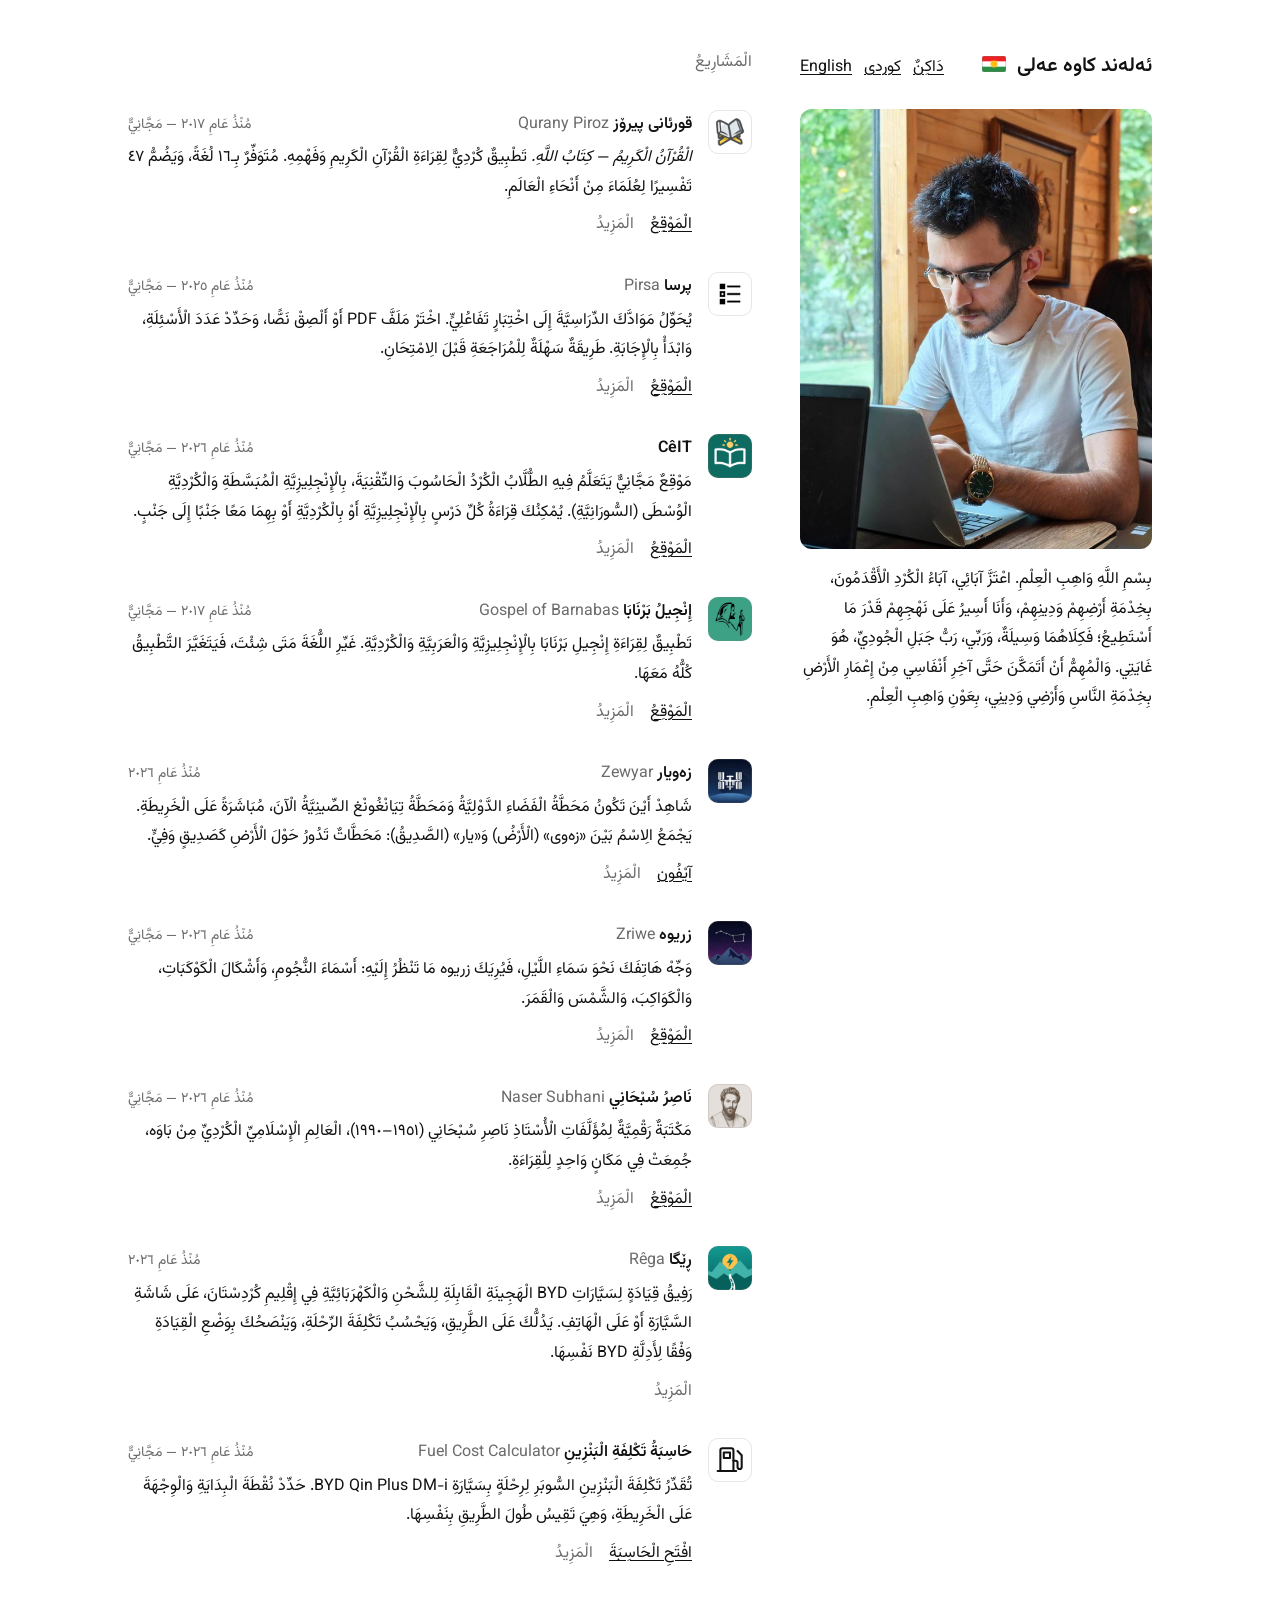
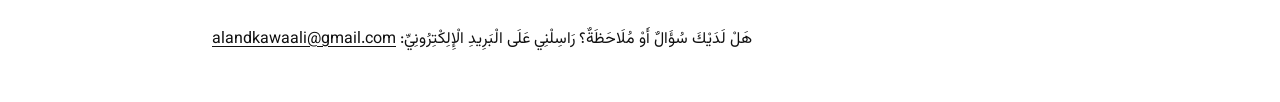
==== commit d5a8eacc: "Add Rêga, the driving companion for BYD cars A new project next to the Fuel Cost Calculator on the K" ====
--- a/ar.html
+++ b/ar.html
@@ -5,7 +5,7 @@
   <meta name="viewport" content="width=device-width, initial-scale=1">
   <title>ئەلەند کاوە عەلی — تَطْبِيقَاتٌ وَمَوَاقِعُ</title>
   <!-- The descriptions for search engines and link previews stay without harakat, so searches match. -->
-  <meta name="description" content="تطبيقات ومواقع ئەلەند کاوە عەلی بالكردية والعربية والإنجليزية: قورئانی پیرۆز، پرسا، CêIT، إنجيل برنابا، زەویار، زریوە، ناصر سبحاني وحاسبة تكلفة البنزين.">
+  <meta name="description" content="تطبيقات ومواقع ئەلەند کاوە عەلی بالكردية والعربية والإنجليزية: قورئانی پیرۆز، پرسا، CêIT، إنجيل برنابا، زەویار، زریوە، ناصر سبحاني، حاسبة تكلفة البنزين وڕێگا.">
   <meta name="author" content="ئەلەند کاوە عەلی">
 
   <meta property="og:type" content="website">
@@ -238,6 +238,32 @@
         </div>
       </article>
 
+      <article class="project" id="rega">
+        <img class="icon" src="images/rega.png" alt="" width="44" height="44" loading="lazy">
+        <div class="project-body">
+          <header class="title">
+            <h3><span lang="ckb">ڕێگا</span> <span class="native" lang="en" dir="ltr">Rêga</span></h3>
+            <p class="meta">مُنْذُ عَامِ ٢٠٢٦</p>
+          </header>
+          <p>
+            رَفِيقُ قِيَادَةٍ لِسَيَّارَاتِ <span lang="en" dir="ltr">BYD</span> الْهَجِينَةِ الْقَابِلَةِ لِلشَّحْنِ وَالْكَهْرَبَائِيَّةِ فِي إِقْلِيمِ كُرْدِسْتَانَ،
+            عَلَى شَاشَةِ السَّيَّارَةِ أَوْ عَلَى الْهَاتِفِ. يَدُلُّكَ عَلَى الطَّرِيقِ، وَيَحْسُبُ تَكْلِفَةَ الرِّحْلَةِ، وَيَنْصَحُكَ
+            بِوَضْعِ الْقِيَادَةِ وَفْقًا لِأَدِلَّةِ <span lang="en" dir="ltr">BYD</span> نَفْسِهَا.
+          </p>
+          <details>
+            <summary><span class="more">الْمَزِيدُ</span><span class="less">أَقَلُّ</span></summary>
+            <ul>
+              <li>إِرْشَادَاتٌ صَوْتِيَّةٌ خُطْوَةً بِخُطْوَةٍ، وَبِالْكُرْدِيَّةِ بِصَوْتٍ مُسَجَّلٍ. يَعْمَلُ مِنْ دُونِ اتِّصَالٍ بِالْإِنْتَرْنِتِ بَعْدَ تَنْزِيلِ خَرِيطَةِ كُرْدِسْتَانَ.</li>
+              <li>حُدُودُ السُّرْعَةِ مِنْ <span lang="en" dir="ltr">OpenStreetMap</span>، مَعَ تَنْبِيهٍ حِينَ تَتَجَاوَزُهَا.</li>
+              <li>يَقْتَرِحُ وَضْعَ <span lang="en" dir="ltr">ECO</span> أَوْ <span lang="en" dir="ltr">NORMAL</span> أَوْ <span lang="en" dir="ltr">SPORT</span> بِحَسَبِ مَا يُهِمُّكَ، مَعَ نَصَائِحَ لِلصُّعُودِ الشَّدِيدِ وَالنُّزُولِ الطَّوِيلِ. نَصَائِحُ فَقَطْ: لَا يَتَحَكَّمُ التَّطْبِيقُ بِالسَّيَّارَةِ أَبَدًا.</li>
+              <li>يَحْسُبُ تَكْلِفَةَ الرِّحْلَةِ بِالْبَنْزِينِ وَبِالْكَهْرَبَاءِ، وَتَكْلِفَةَ الشَّحْنِ فِي الْبَيْتِ بِتَعْرِفَةِ «رُونَاكِي».</li>
+              <li>بِالْكُرْدِيَّةِ وَالْعَرَبِيَّةِ وَالْإِنْجِلِيزِيَّةِ. كُلُّ رَقْمٍ يُبَيِّنُ مِنْ أَيْنَ جَاءَ، وَلَا يَعْرِضُ رَقْمًا مُخْتَلَقًا أَبَدًا.</li>
+              <li>«<span lang="ckb">ڕێگا</span>» تَعْنِي «الطَّرِيقَ» بِالْكُرْدِيَّةِ. تَطْبِيقٌ غَيْرُ رَسْمِيٍّ، لَا عَلَاقَةَ لَهُ بِشَرِكَةِ <span lang="en" dir="ltr">BYD</span> وَلَا تَعْتَمِدُهُ.</li>
+            </ul>
+          </details>
+        </div>
+      </article>
+
       <article class="project" id="fuel-cost-calculator">
         <img class="icon" src="images/fuel-cost.svg" alt="" width="44" height="44" loading="lazy">
         <div class="project-body">
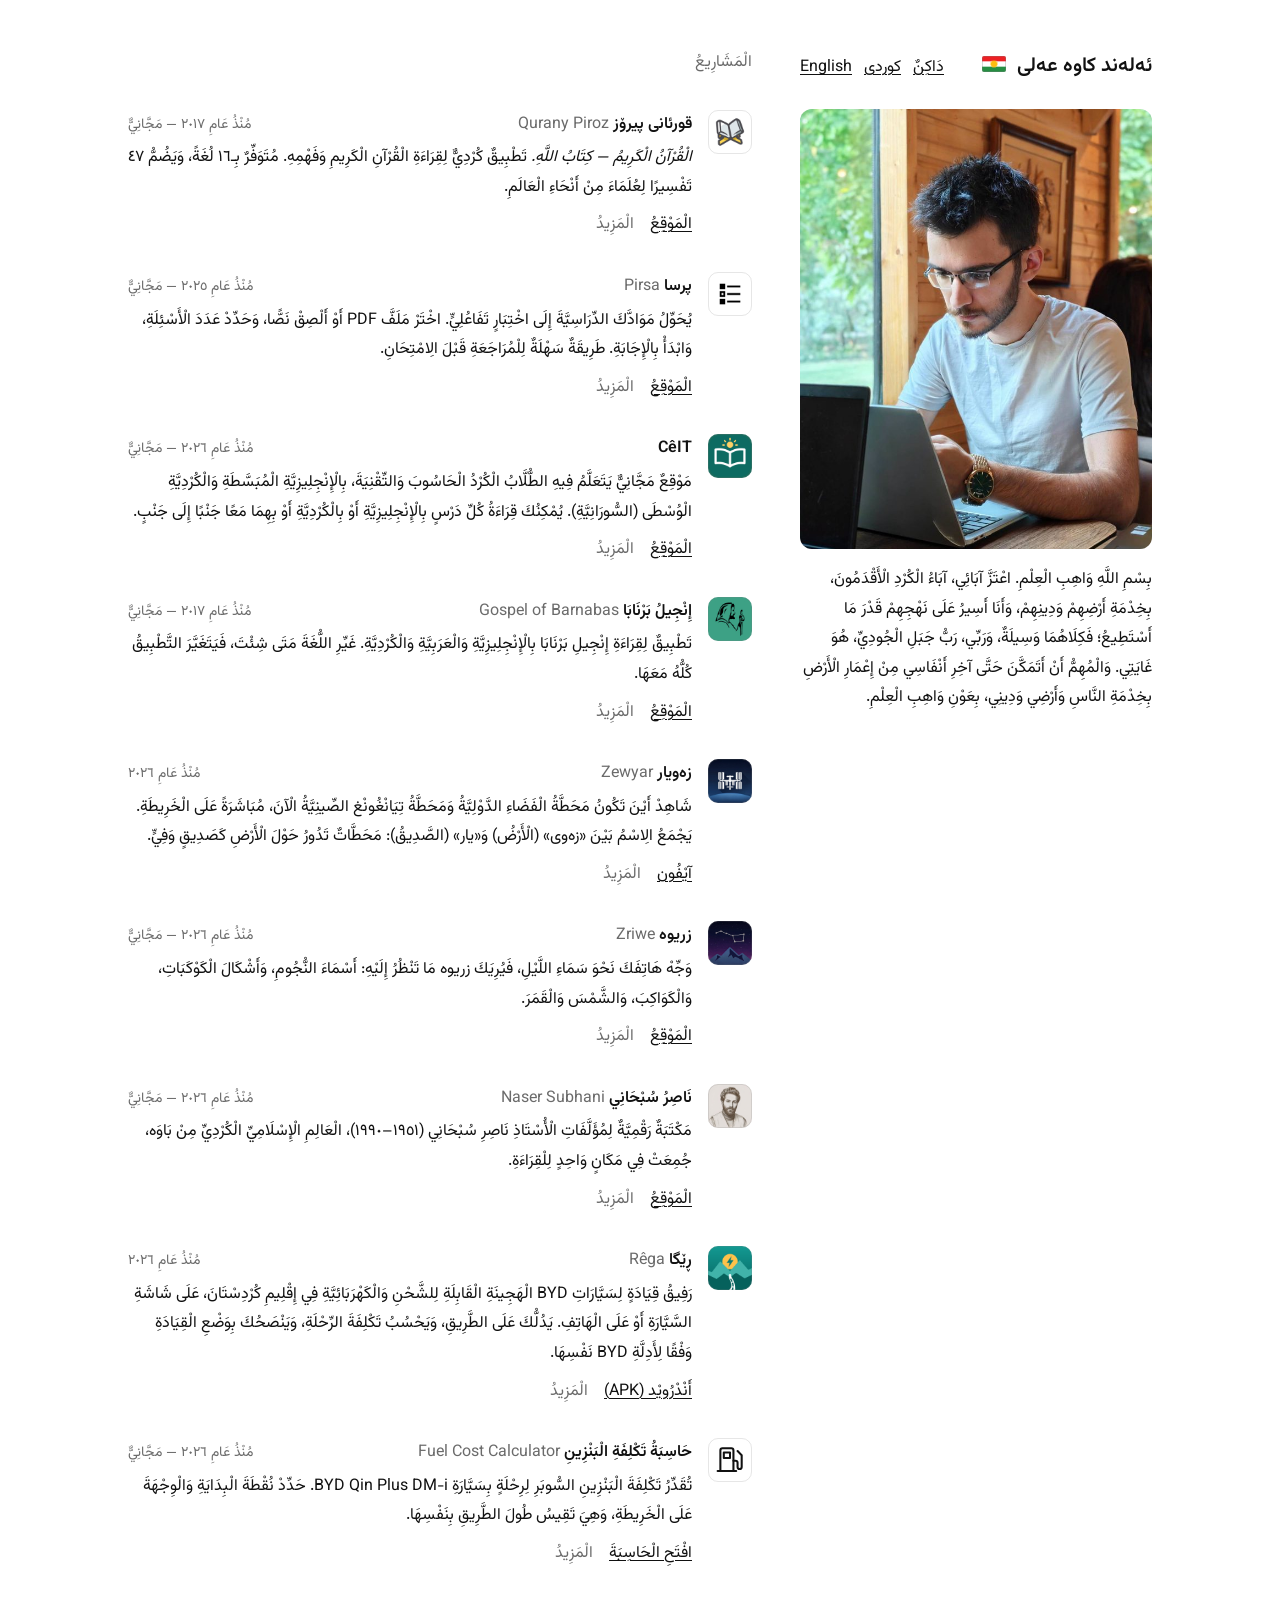
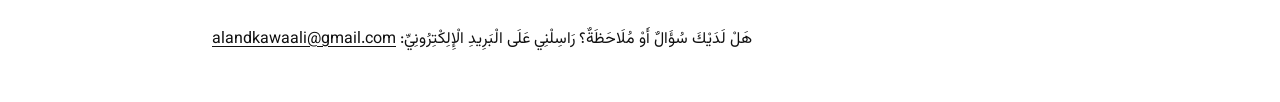
==== commit d23d0680: "Let visitors download the Rêga APK The Rêga entry links to its Android APK on all three home pages, " ====
--- a/ar.html
+++ b/ar.html
@@ -250,6 +250,9 @@
             عَلَى شَاشَةِ السَّيَّارَةِ أَوْ عَلَى الْهَاتِفِ. يَدُلُّكَ عَلَى الطَّرِيقِ، وَيَحْسُبُ تَكْلِفَةَ الرِّحْلَةِ، وَيَنْصَحُكَ
             بِوَضْعِ الْقِيَادَةِ وَفْقًا لِأَدِلَّةِ <span lang="en" dir="ltr">BYD</span> نَفْسِهَا.
           </p>
+          <p class="links">
+            <a href="rega.apk">أَنْدْرُويْد (APK)</a>
+          </p>
           <details>
             <summary><span class="more">الْمَزِيدُ</span><span class="less">أَقَلُّ</span></summary>
             <ul>
@@ -258,6 +261,7 @@
               <li>يَقْتَرِحُ وَضْعَ <span lang="en" dir="ltr">ECO</span> أَوْ <span lang="en" dir="ltr">NORMAL</span> أَوْ <span lang="en" dir="ltr">SPORT</span> بِحَسَبِ مَا يُهِمُّكَ، مَعَ نَصَائِحَ لِلصُّعُودِ الشَّدِيدِ وَالنُّزُولِ الطَّوِيلِ. نَصَائِحُ فَقَطْ: لَا يَتَحَكَّمُ التَّطْبِيقُ بِالسَّيَّارَةِ أَبَدًا.</li>
               <li>يَحْسُبُ تَكْلِفَةَ الرِّحْلَةِ بِالْبَنْزِينِ وَبِالْكَهْرَبَاءِ، وَتَكْلِفَةَ الشَّحْنِ فِي الْبَيْتِ بِتَعْرِفَةِ «رُونَاكِي».</li>
               <li>بِالْكُرْدِيَّةِ وَالْعَرَبِيَّةِ وَالْإِنْجِلِيزِيَّةِ. كُلُّ رَقْمٍ يُبَيِّنُ مِنْ أَيْنَ جَاءَ، وَلَا يَعْرِضُ رَقْمًا مُخْتَلَقًا أَبَدًا.</li>
+              <li>يَحْتَاجُ إِلَى أَنْدْرُويْد ٧ أَوْ أَحْدَثَ. لَيْسَ فِي مَتْجَرِ <span lang="en" dir="ltr">Google Play</span>، لِذَا يَطْلُبُ مِنْكَ أَنْدْرُويْد السَّمَاحَ بِتَثْبِيتِهِ.</li>
               <li>«<span lang="ckb">ڕێگا</span>» تَعْنِي «الطَّرِيقَ» بِالْكُرْدِيَّةِ. تَطْبِيقٌ غَيْرُ رَسْمِيٍّ، لَا عَلَاقَةَ لَهُ بِشَرِكَةِ <span lang="en" dir="ltr">BYD</span> وَلَا تَعْتَمِدُهُ.</li>
             </ul>
           </details>
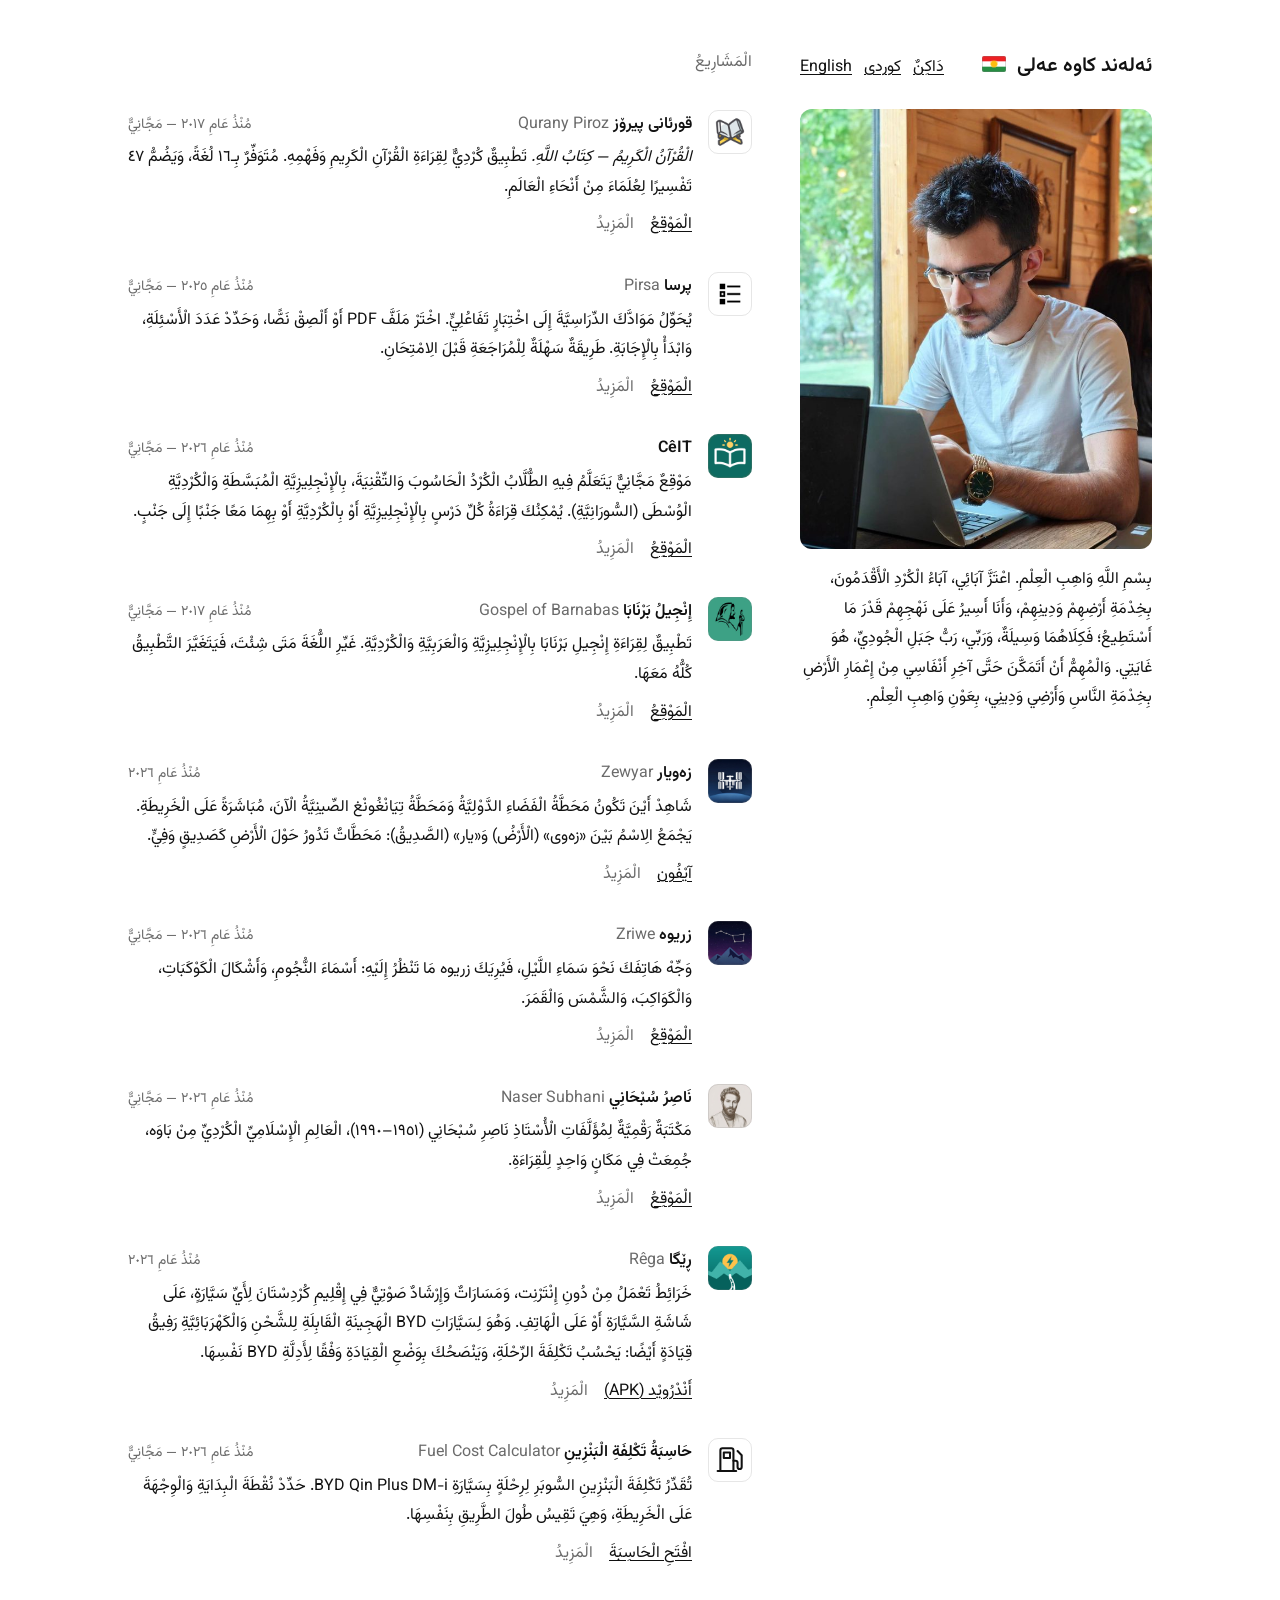
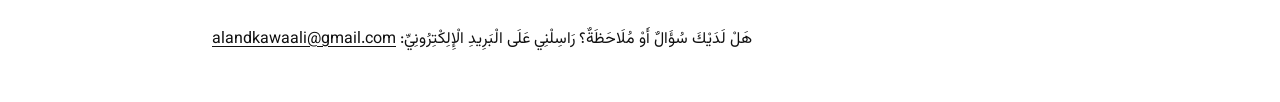
==== commit 46c65f17: "Point the Rêga download at version 1.3.0 Rêga is now for any car (BYD or another make), with directi" ====
--- a/ar.html
+++ b/ar.html
@@ -246,9 +246,9 @@
             <p class="meta">مُنْذُ عَامِ ٢٠٢٦</p>
           </header>
           <p>
-            رَفِيقُ قِيَادَةٍ لِسَيَّارَاتِ <span lang="en" dir="ltr">BYD</span> الْهَجِينَةِ الْقَابِلَةِ لِلشَّحْنِ وَالْكَهْرَبَائِيَّةِ فِي إِقْلِيمِ كُرْدِسْتَانَ،
-            عَلَى شَاشَةِ السَّيَّارَةِ أَوْ عَلَى الْهَاتِفِ. يَدُلُّكَ عَلَى الطَّرِيقِ، وَيَحْسُبُ تَكْلِفَةَ الرِّحْلَةِ، وَيَنْصَحُكَ
-            بِوَضْعِ الْقِيَادَةِ وَفْقًا لِأَدِلَّةِ <span lang="en" dir="ltr">BYD</span> نَفْسِهَا.
+            خَرَائِطُ تَعْمَلُ مِنْ دُونِ إِنْتَرْنِت، وَمَسَارَاتٌ وَإِرْشَادٌ صَوْتِيٌّ فِي إِقْلِيمِ كُرْدِسْتَانَ لِأَيِّ سَيَّارَةٍ،
+            عَلَى شَاشَةِ السَّيَّارَةِ أَوْ عَلَى الْهَاتِفِ. وَهُوَ لِسَيَّارَاتِ <span lang="en" dir="ltr">BYD</span> الْهَجِينَةِ الْقَابِلَةِ لِلشَّحْنِ وَالْكَهْرَبَائِيَّةِ
+            رَفِيقُ قِيَادَةٍ أَيْضًا: يَحْسُبُ تَكْلِفَةَ الرِّحْلَةِ، وَيَنْصَحُكَ بِوَضْعِ الْقِيَادَةِ وَفْقًا لِأَدِلَّةِ <span lang="en" dir="ltr">BYD</span> نَفْسِهَا.
           </p>
           <p class="links">
             <a href="rega.apk">أَنْدْرُويْد (APK)</a>
@@ -256,12 +256,15 @@
           <details>
             <summary><span class="more">الْمَزِيدُ</span><span class="less">أَقَلُّ</span></summary>
             <ul>
+              <li>عِنْدَ أَوَّلِ تَشْغِيلٍ اخْتَرْ <span lang="en" dir="ltr">BYD</span> أَوْ مَارْكَةً أُخْرَى. لِلسَّيَّارَاتِ الْأُخْرَى الْخَرِيطَةُ وَالْمَسَارَاتُ وَالْأَمَاكِنُ الْمَحْفُوظَةُ وَالْبَحْثُ.</li>
               <li>إِرْشَادَاتٌ صَوْتِيَّةٌ خُطْوَةً بِخُطْوَةٍ، وَبِالْكُرْدِيَّةِ بِصَوْتٍ مُسَجَّلٍ. يَعْمَلُ مِنْ دُونِ اتِّصَالٍ بِالْإِنْتَرْنِتِ بَعْدَ تَنْزِيلِ خَرِيطَةِ كُرْدِسْتَانَ.</li>
+              <li>إِرْشَادَاتٌ بِالْمَسَافَةِ أَوْ بِعَدِّ الشَّوَارِعِ: «اسْلُكِ الشَّارِعَ الثَّانِيَ عَلَى الْيَمِينِ». وَتَظْهَرُ أَمَاكِنُكَ الْمَحْفُوظَةُ عَلَى الْخَرِيطَةِ.</li>
               <li>حُدُودُ السُّرْعَةِ مِنْ <span lang="en" dir="ltr">OpenStreetMap</span>، مَعَ تَنْبِيهٍ حِينَ تَتَجَاوَزُهَا.</li>
               <li>يَقْتَرِحُ وَضْعَ <span lang="en" dir="ltr">ECO</span> أَوْ <span lang="en" dir="ltr">NORMAL</span> أَوْ <span lang="en" dir="ltr">SPORT</span> بِحَسَبِ مَا يُهِمُّكَ، مَعَ نَصَائِحَ لِلصُّعُودِ الشَّدِيدِ وَالنُّزُولِ الطَّوِيلِ. نَصَائِحُ فَقَطْ: لَا يَتَحَكَّمُ التَّطْبِيقُ بِالسَّيَّارَةِ أَبَدًا.</li>
               <li>يَحْسُبُ تَكْلِفَةَ الرِّحْلَةِ بِالْبَنْزِينِ وَبِالْكَهْرَبَاءِ، وَتَكْلِفَةَ الشَّحْنِ فِي الْبَيْتِ بِتَعْرِفَةِ «رُونَاكِي».</li>
               <li>بِالْكُرْدِيَّةِ وَالْعَرَبِيَّةِ وَالْإِنْجِلِيزِيَّةِ. كُلُّ رَقْمٍ يُبَيِّنُ مِنْ أَيْنَ جَاءَ، وَلَا يَعْرِضُ رَقْمًا مُخْتَلَقًا أَبَدًا.</li>
               <li>يَحْتَاجُ إِلَى أَنْدْرُويْد ٧ أَوْ أَحْدَثَ. لَيْسَ فِي مَتْجَرِ <span lang="en" dir="ltr">Google Play</span>، لِذَا يَطْلُبُ مِنْكَ أَنْدْرُويْد السَّمَاحَ بِتَثْبِيتِهِ.</li>
+              <li>يُثَبَّتُ الْإِصْدَارُ ١.٣.٠ تَطْبِيقًا جَدِيدًا: احْذِفْ «<span lang="ckb">ڕێگا</span>» الْقَدِيمَ بَعْدَ تَثْبِيتِهِ (لَا تَنْتَقِلُ إِعْدَادَاتُهُ وَأَمَاكِنُهُ الْمَحْفُوظَةُ).</li>
               <li>«<span lang="ckb">ڕێگا</span>» تَعْنِي «الطَّرِيقَ» بِالْكُرْدِيَّةِ. تَطْبِيقٌ غَيْرُ رَسْمِيٍّ، لَا عَلَاقَةَ لَهُ بِشَرِكَةِ <span lang="en" dir="ltr">BYD</span> وَلَا تَعْتَمِدُهُ.</li>
             </ul>
           </details>
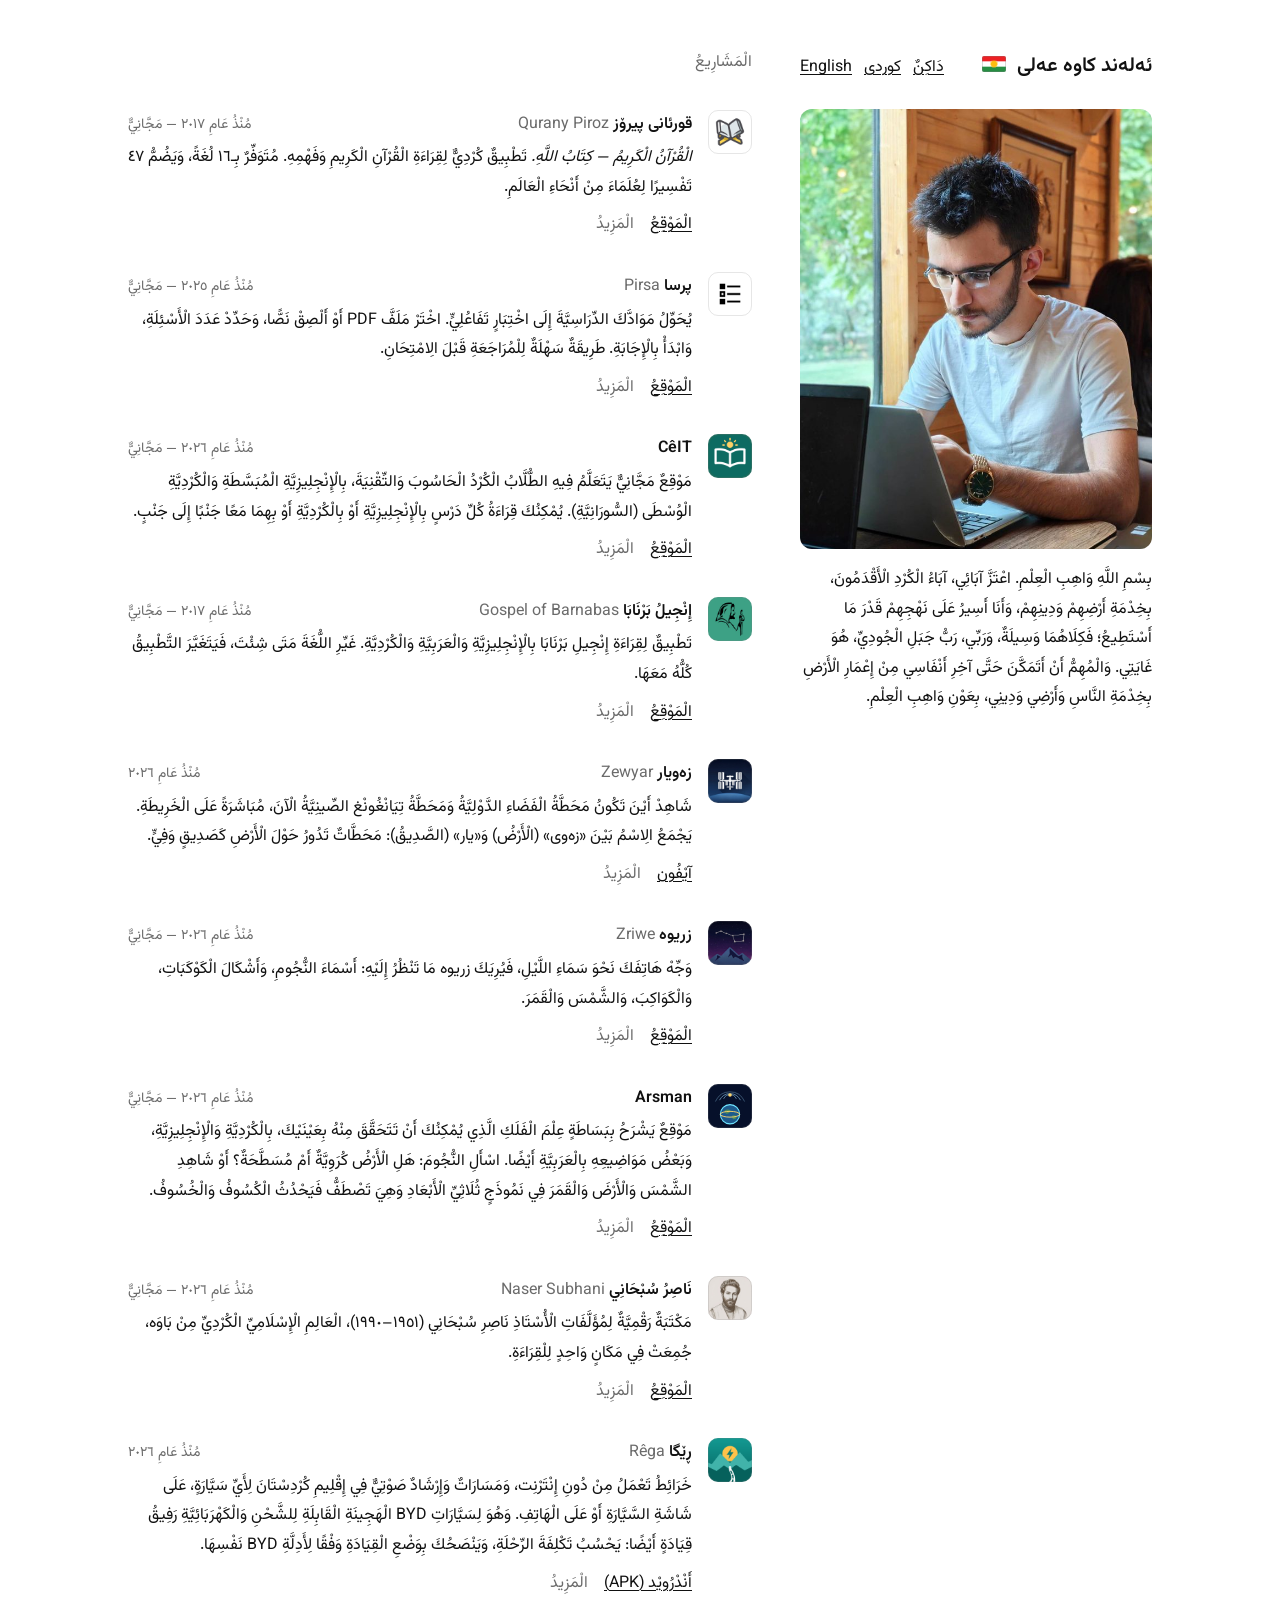
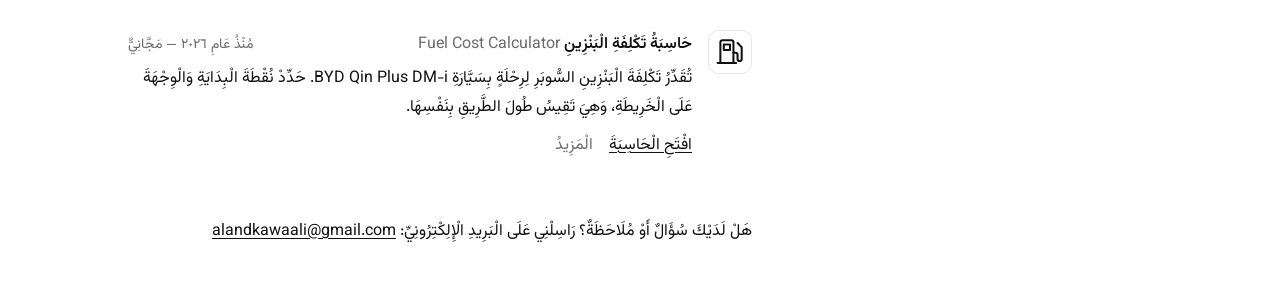
==== commit f2de1a8b: "Add Arsman, the astronomy website A new card after Zriwe in Kurdish, Arabic and English: what Arsman" ====
--- a/ar.html
+++ b/ar.html
@@ -5,7 +5,7 @@
   <meta name="viewport" content="width=device-width, initial-scale=1">
   <title>ئەلەند کاوە عەلی — تَطْبِيقَاتٌ وَمَوَاقِعُ</title>
   <!-- The descriptions for search engines and link previews stay without harakat, so searches match. -->
-  <meta name="description" content="تطبيقات ومواقع ئەلەند کاوە عەلی بالكردية والعربية والإنجليزية: قورئانی پیرۆز، پرسا، CêIT، إنجيل برنابا، زەویار، زریوە، ناصر سبحاني، حاسبة تكلفة البنزين وڕێگا.">
+  <meta name="description" content="تطبيقات ومواقع ئەلەند کاوە عەلی بالكردية والعربية والإنجليزية: قورئانی پیرۆز، پرسا، CêIT، إنجيل برنابا، زەویار، زریوە، Arsman، ناصر سبحاني، حاسبة تكلفة البنزين وڕێگا.">
   <meta name="author" content="ئەلەند کاوە عەلی">
 
   <meta property="og:type" content="website">
@@ -212,6 +212,34 @@
         </div>
       </article>
 
+      <article class="project" id="arsman">
+        <img class="icon" src="images/arsman.svg" alt="" width="44" height="44" loading="lazy">
+        <div class="project-body">
+          <header class="title">
+            <h3>Arsman</h3>
+            <p class="meta">مُنْذُ عَامِ ٢٠٢٦ — مَجَّانِيٌّ</p>
+          </header>
+          <p>
+            مَوْقِعٌ يَشْرَحُ بِبَسَاطَةٍ عِلْمَ الْفَلَكِ الَّذِي يُمْكِنُكَ أَنْ تَتَحَقَّقَ مِنْهُ بِعَيْنَيْكَ، بِالْكُرْدِيَّةِ
+            وَالْإِنْجِلِيزِيَّةِ، وَبَعْضُ مَوَاضِيعِهِ بِالْعَرَبِيَّةِ أَيْضًا. اسْأَلِ النُّجُومَ: هَلِ الْأَرْضُ كُرَوِيَّةٌ أَمْ
+            مُسَطَّحَةٌ؟ أَوْ شَاهِدِ الشَّمْسَ وَالْأَرْضَ وَالْقَمَرَ فِي نَمُوذَجٍ ثُلَاثِيِّ الْأَبْعَادِ وَهِيَ تَصْطَفُّ فَيَحْدُثُ
+            الْكُسُوفُ وَالْخُسُوفُ.
+          </p>
+          <p class="links">
+            <a href="https://arsman.vercel.app/?lang=ar" target="_blank" rel="noopener">الْمَوْقِعُ</a>
+          </p>
+          <details>
+            <summary><span class="more">الْمَزِيدُ</span><span class="less">أَقَلُّ</span></summary>
+            <ul>
+              <li>«كُرَوِيَّةٌ أَمْ مُسَطَّحَةٌ؟ اسْأَلِ النُّجُومَ»: قِصَّةٌ مِنْ ١٥ خُطْوَةً قَصِيرَةً عَنْ آثَارِ النُّجُومِ وَنَجْمِ الشَّمَالِ وَالصَّلِيبِ الْجَنُوبِيِّ، تَخْتَبِرُ فِي آخِرِهَا الْفِكْرَتَيْنِ بِإِنْصَافٍ، وَمَعَهَا مُخْتَبَرٌ عِلْمِيٌّ كَامِلٌ (بِالْإِنْجِلِيزِيَّةِ) لِلطُّلَّابِ وَالْمُعَلِّمِينَ.</li>
+              <li>«كَيْفَ يَحْدُثُ الْكُسُوفُ وَالْخُسُوفُ»: نَمُوذَجٌ ثُلَاثِيُّ الْأَبْعَادِ لِلشَّمْسِ وَالْأَرْضِ وَالْقَمَرِ مَبْنِيٌّ عَلَى مُعَادَلَاتٍ حَقِيقِيَّةٍ، يَنْقُلُكَ إِلَى أَقْرَبِ كُسُوفٍ أَوْ خُسُوفٍ حَقِيقِيٍّ قَادِمٍ. بِالْكُرْدِيَّةِ وَالْإِنْجِلِيزِيَّةِ.</li>
+              <li>كُلُّ نَتِيجَةٍ تُحْسَبُ مُبَاشَرَةً مِنْ مُعَادَلَاتٍ فَلَكِيَّةٍ مُخْتَبَرَةٍ، وَلَا يُكْتَبُ شَيْءٌ مِنْهَا بِالْيَدِ.</li>
+              <li>يَعْمَلُ فِي مُتَصَفِّحِكَ. بِلَا تَسْجِيلٍ وَبِلَا إِعْلَانَاتٍ وَبِلَا تَتَبُّعٍ.</li>
+            </ul>
+          </details>
+        </div>
+      </article>
+
       <article class="project" id="naser-subhani">
         <img class="icon" src="images/naser-subhani.jpg" alt="" width="44" height="44" loading="lazy">
         <div class="project-body">
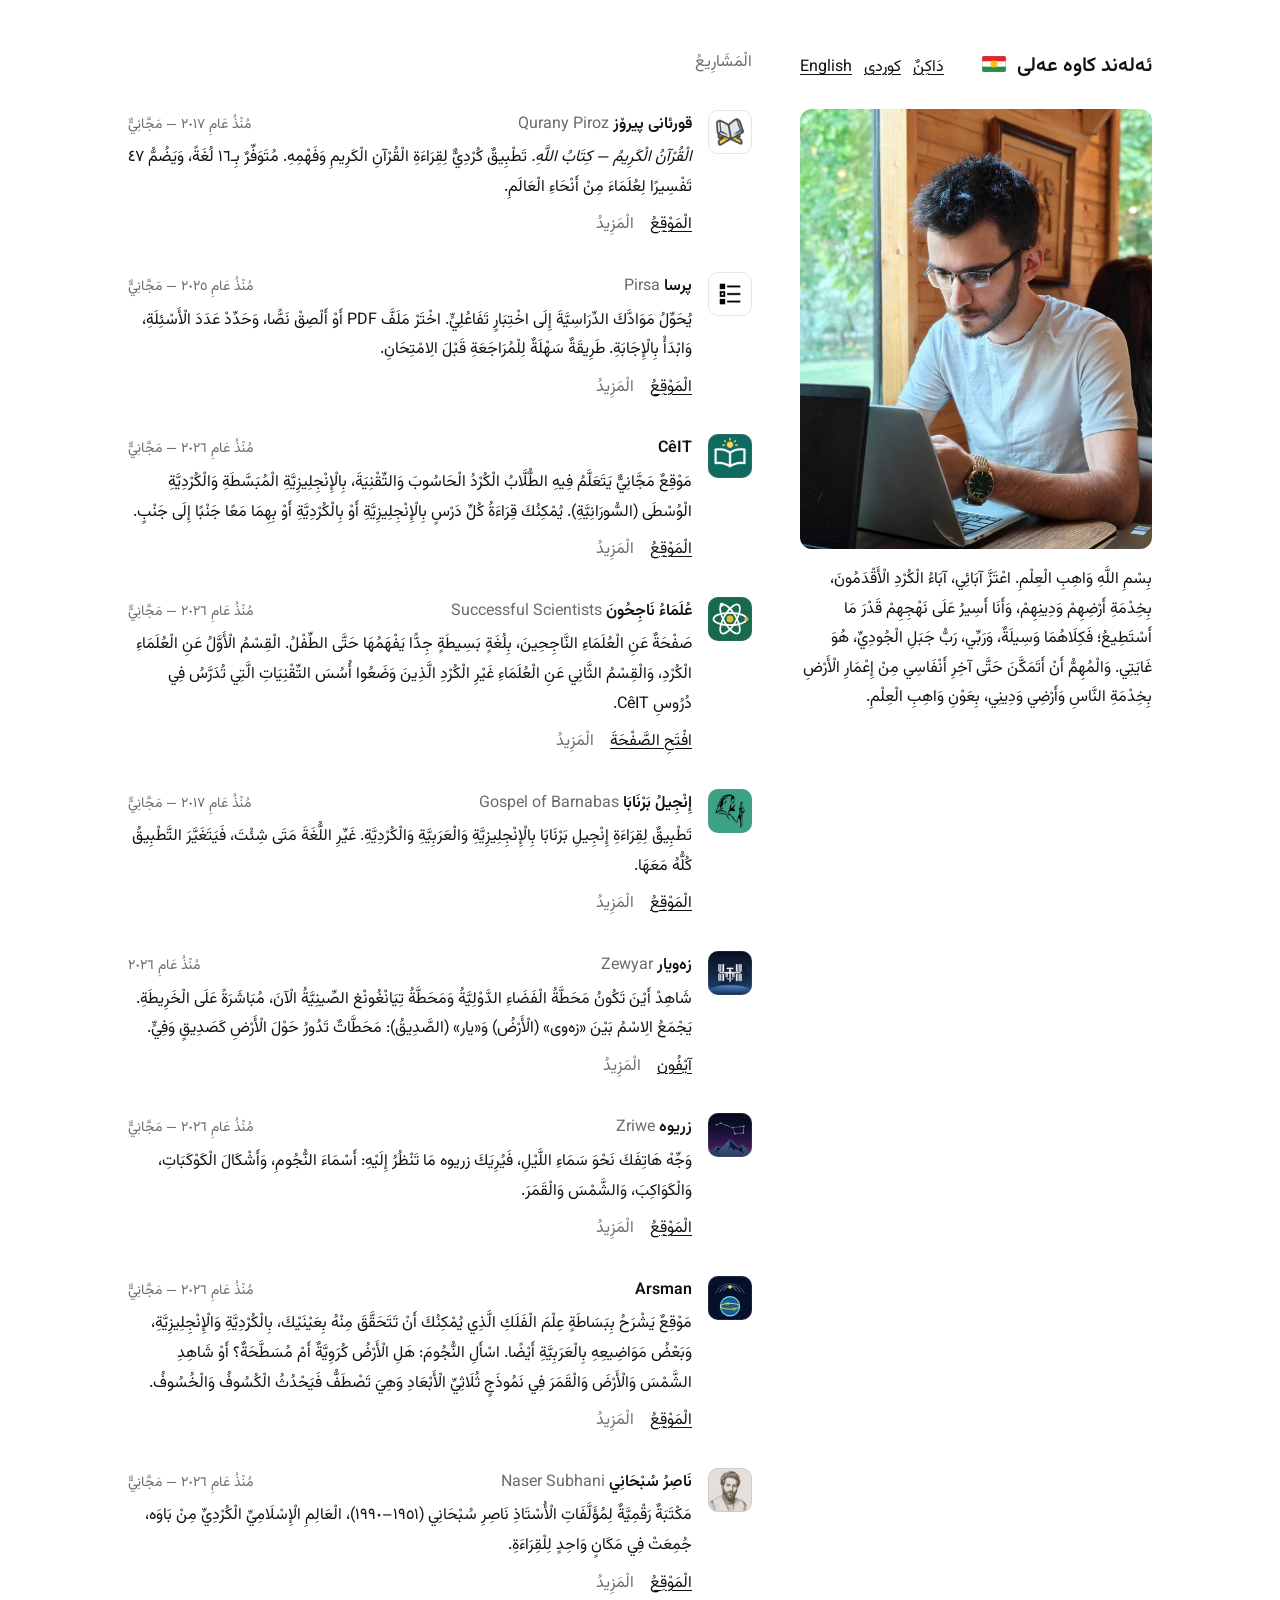
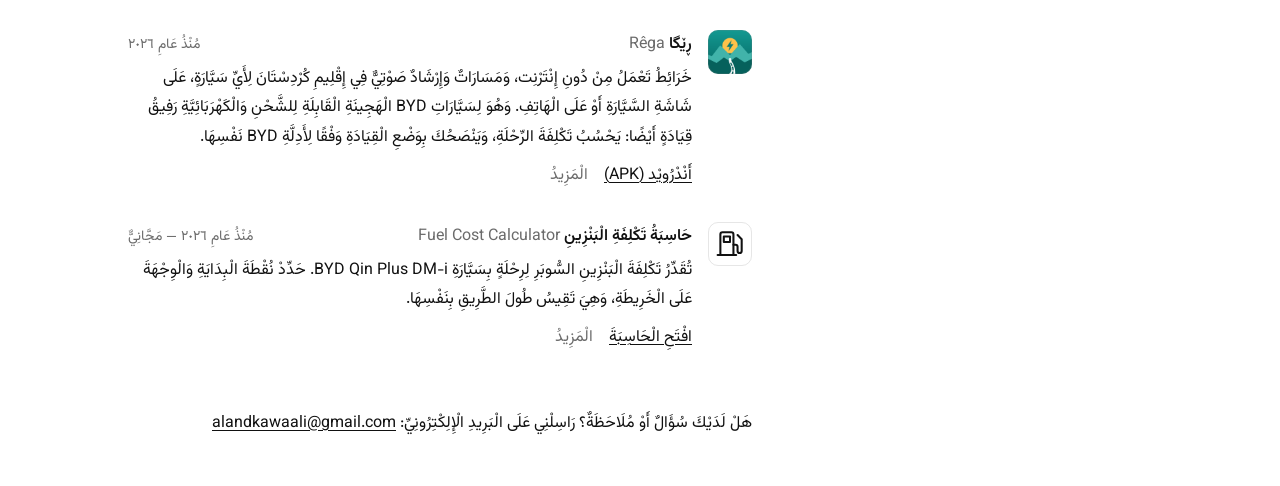
==== commit 36f874ac: "Add a Successful Scientists card to the home pages A new card after CêIT in Kurdish, Arabic and Engl" ====
--- a/ar.html
+++ b/ar.html
@@ -5,7 +5,7 @@
   <meta name="viewport" content="width=device-width, initial-scale=1">
   <title>ئەلەند کاوە عەلی — تَطْبِيقَاتٌ وَمَوَاقِعُ</title>
   <!-- The descriptions for search engines and link previews stay without harakat, so searches match. -->
-  <meta name="description" content="تطبيقات ومواقع ئەلەند کاوە عەلی بالكردية والعربية والإنجليزية: قورئانی پیرۆز، پرسا، CêIT، إنجيل برنابا، زەویار، زریوە، Arsman، ناصر سبحاني، حاسبة تكلفة البنزين وڕێگا.">
+  <meta name="description" content="تطبيقات ومواقع ئەلەند کاوە عەلی بالكردية والعربية والإنجليزية: قورئانی پیرۆز، پرسا، CêIT، علماء ناجحون، إنجيل برنابا، زەویار، زریوە، Arsman، ناصر سبحاني، حاسبة تكلفة البنزين وڕێگا.">
   <meta name="author" content="ئەلەند کاوە عەلی">
 
   <meta property="og:type" content="website">
@@ -134,6 +134,34 @@
         </div>
       </article>
 
+      <article class="project" id="scientists">
+        <img class="icon" src="images/scientists.svg" alt="" width="44" height="44" loading="lazy">
+        <div class="project-body">
+          <header class="title">
+            <h3>عُلَمَاءُ نَاجِحُونَ <span class="native" lang="en" dir="ltr">Successful Scientists</span></h3>
+            <p class="meta">مُنْذُ عَامِ ٢٠٢٦ — مَجَّانِيٌّ</p>
+          </header>
+          <p>
+            صَفْحَةٌ عَنِ الْعُلَمَاءِ النَّاجِحِينَ، بِلُغَةٍ بَسِيطَةٍ جِدًّا يَفْهَمُهَا حَتَّى الطِّفْلُ. الْقِسْمُ الْأَوَّلُ عَنِ
+            الْعُلَمَاءِ الْكُرْدِ، وَالْقِسْمُ الثَّانِي عَنِ الْعُلَمَاءِ غَيْرِ الْكُرْدِ الَّذِينَ وَضَعُوا أُسُسَ التِّقْنِيَاتِ الَّتِي
+            تُدَرَّسُ فِي دُرُوسِ CêIT.
+          </p>
+          <p class="links">
+            <a href="scientists?lang=ar">افْتَحِ الصَّفْحَةَ</a>
+          </p>
+          <details>
+            <summary><span class="more">الْمَزِيدُ</span><span class="less">أَقَلُّ</span></summary>
+            <ul>
+              <li>عَلَى كُلِّ جُمْلَةٍ رَقْمٌ صَغِيرٌ، انْقُرْ عَلَيْهِ لِتَرَى مَصْدَرَهَا.</li>
+              <li>١٦٤ بِطَاقَةً كَامِلَةً، وَجَدْوَلٌ فِيهِ ١٥٤ عَالِمًا آخَرَ وَرَدَتْ أَسْمَاؤُهُمْ فِي الدُّرُوسِ.</li>
+              <li>تُبَيِّنُ كُلُّ بِطَاقَةٍ مَدَى قُوَّةِ الدَّلِيلِ: قَوِيٌّ، أَوْ مُتَوَسِّطٌ، أَوْ غَيْرُ مَذْكُورٍ، أَوْ مَوْضِعُ خِلَافٍ.</li>
+              <li>كُلُّ عَالِمٍ غَيْرِ كُرْدِيٍّ مَرْبُوطٌ بِدُرُوسِ CêIT الَّتِي تَتَحَدَّثُ عَنْ عَمَلِهِ.</li>
+              <li>بِالْكُرْدِيَّةِ وَالْعَرَبِيَّةِ وَالْإِنْجِلِيزِيَّةِ، وَالصُّوَرُ كُلُّهَا ذَاتُ رُخْصَةٍ حُرَّةٍ.</li>
+            </ul>
+          </details>
+        </div>
+      </article>
+
       <article class="project" id="gospel-of-barnabas">
         <img class="icon" src="images/gospel-of-barnabas.jpg" alt="" width="44" height="44" loading="lazy">
         <div class="project-body">
